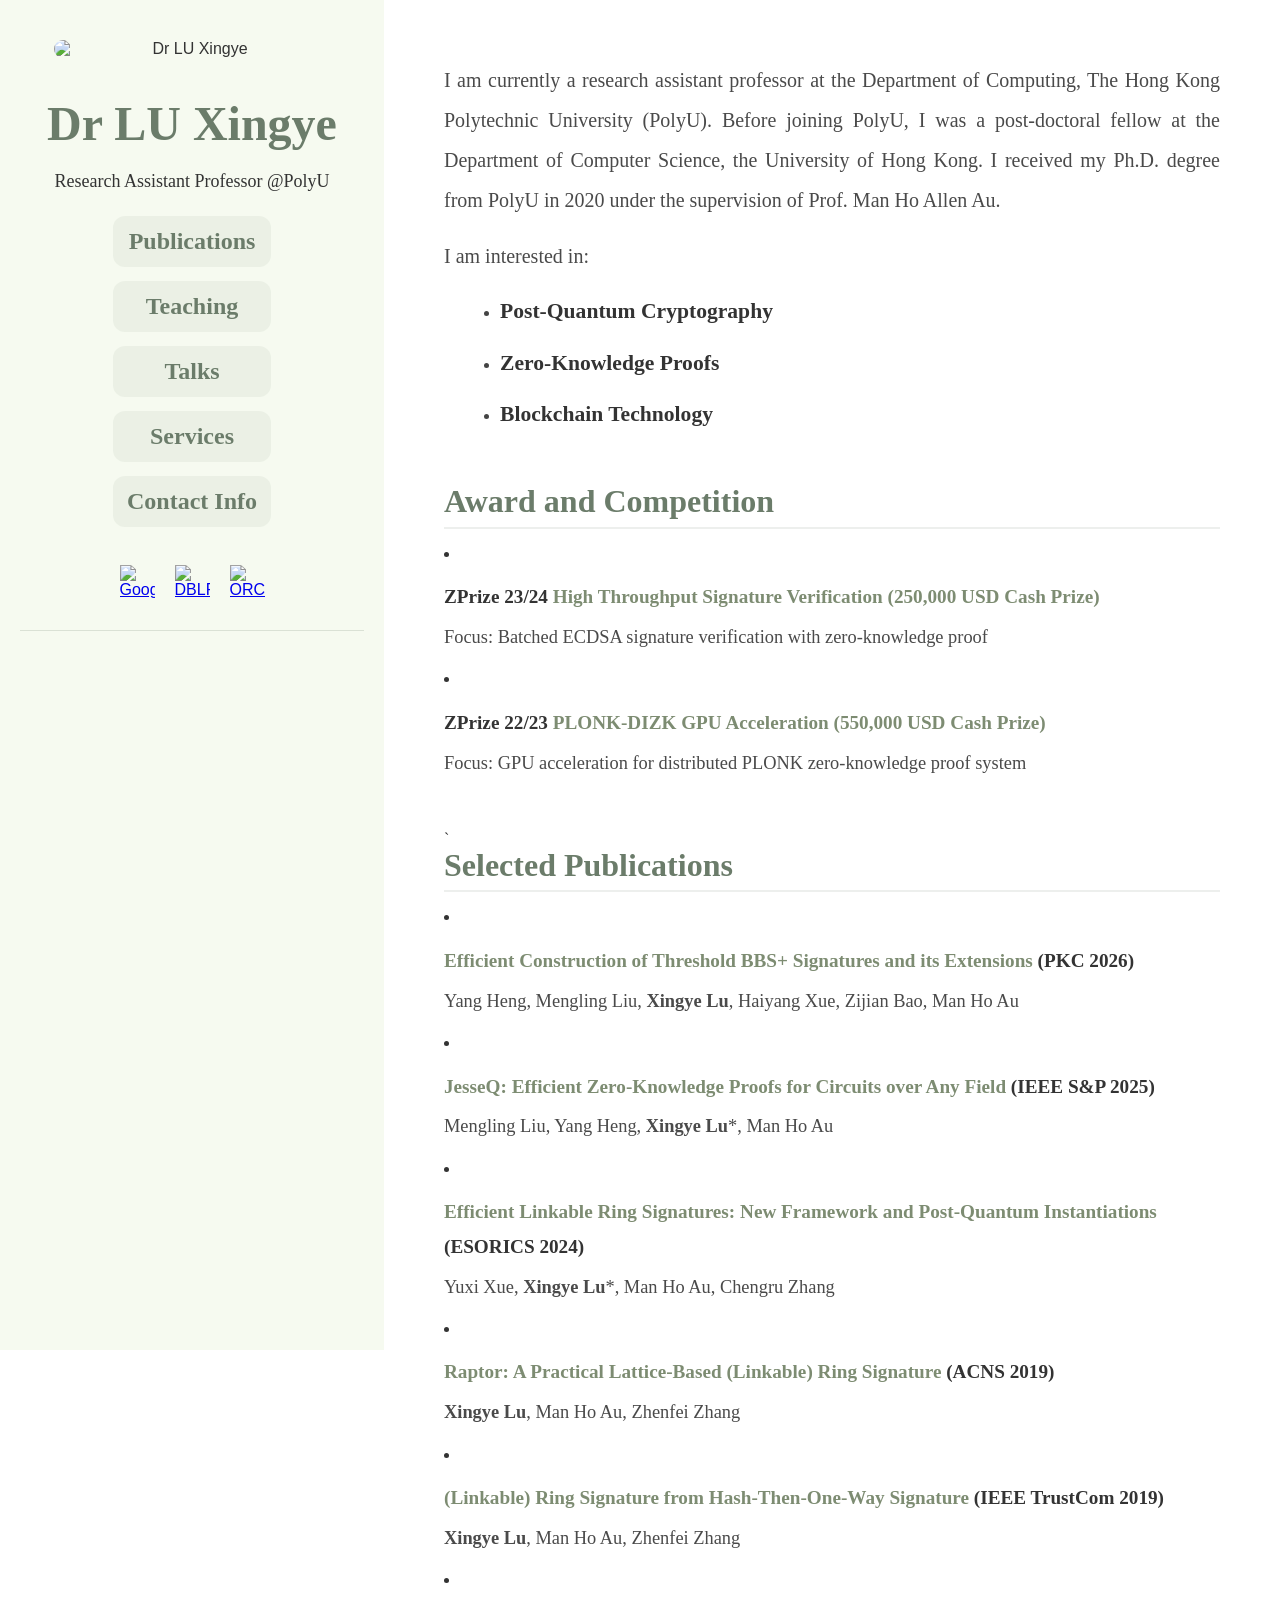
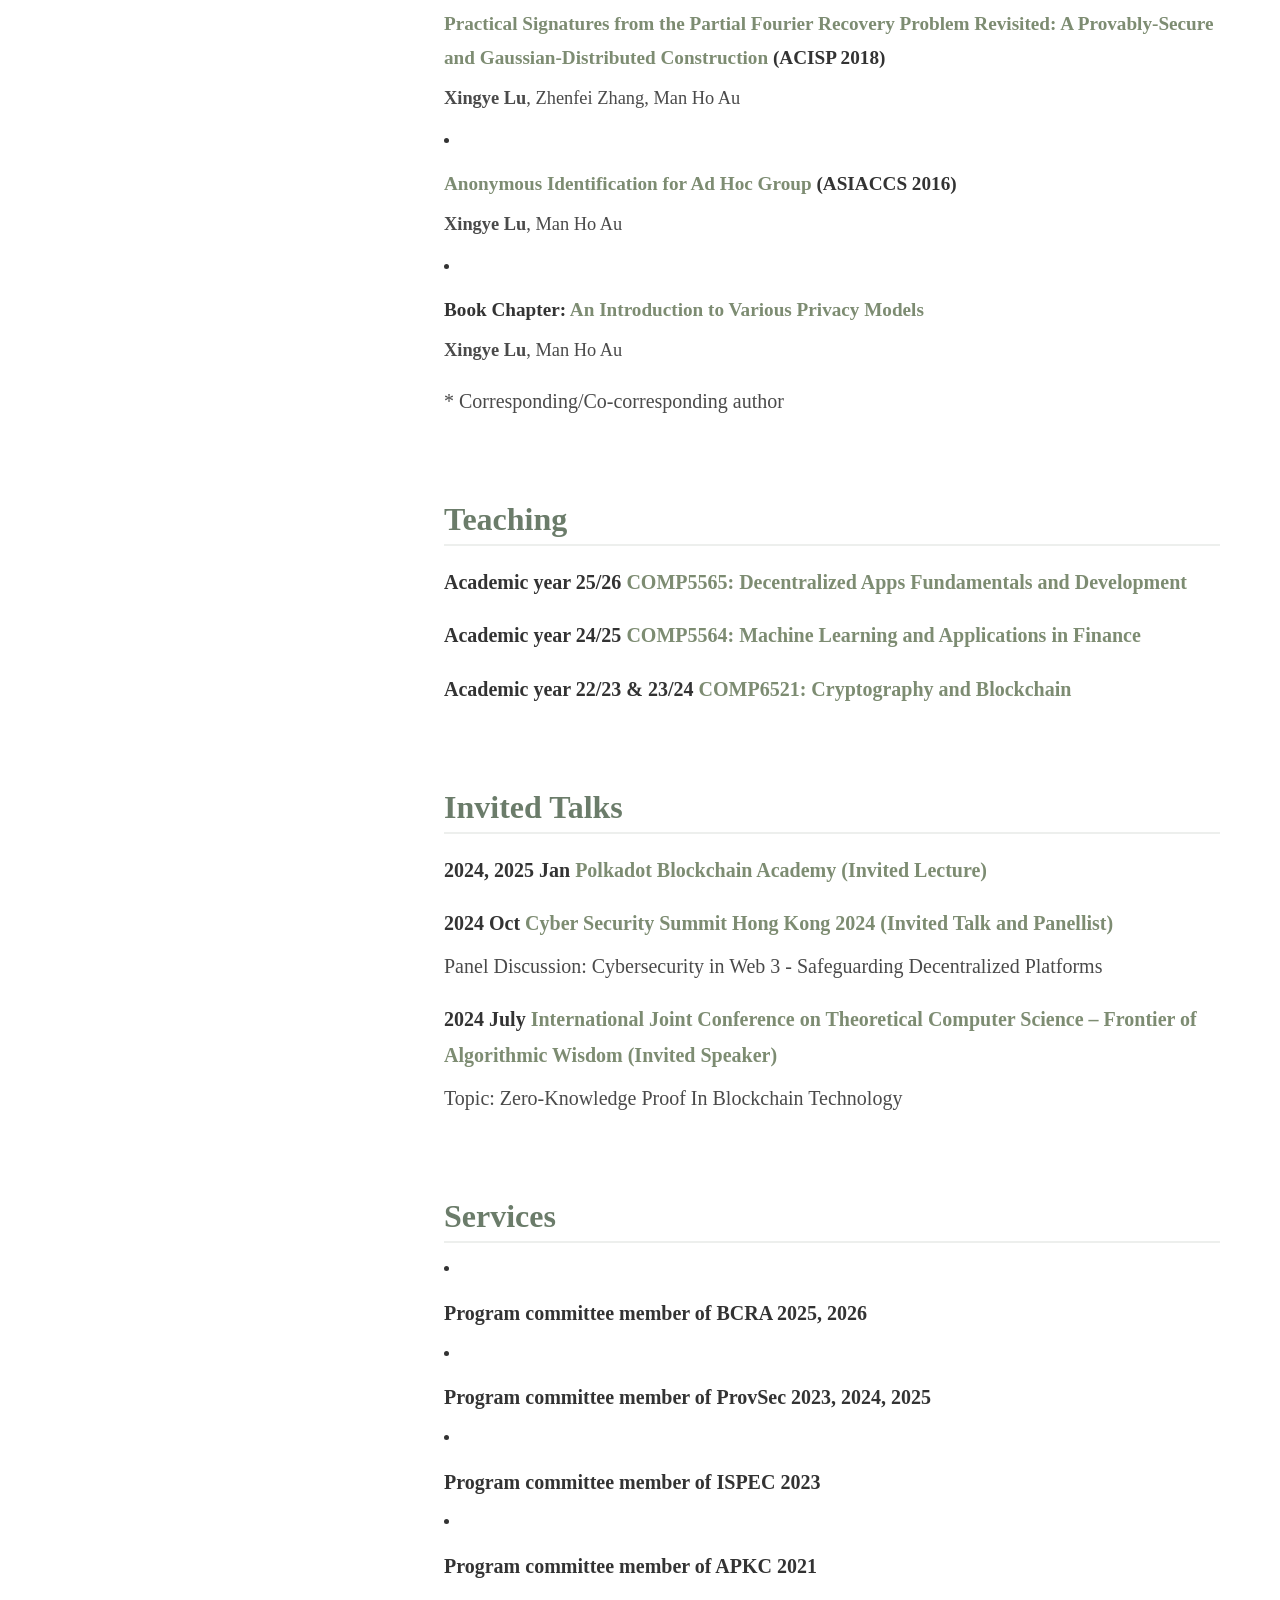
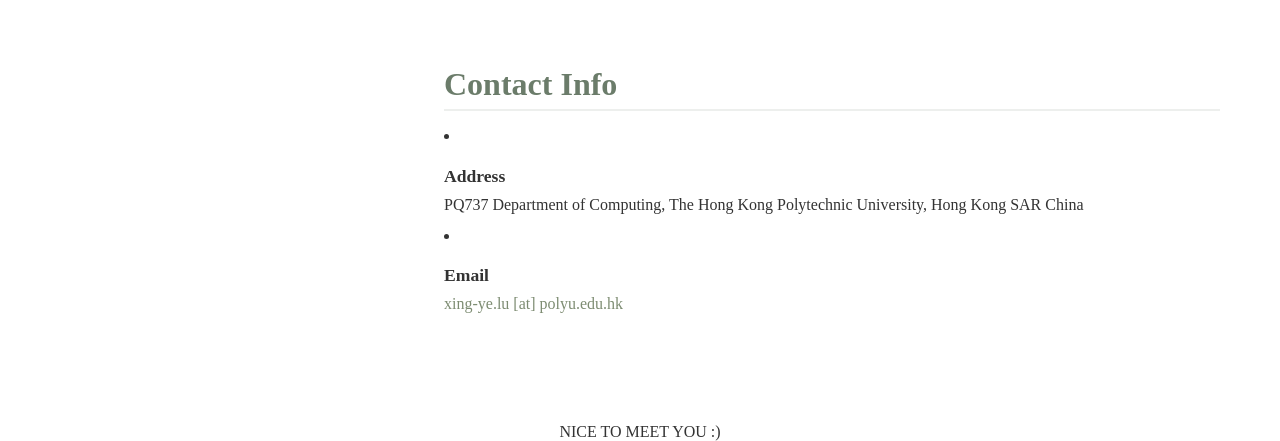
==== index.html @ 2f1a3073 "update" ====
<!DOCTYPE HTML>
<!--
	Strata by HTML5 UP
	html5up.net | @ajlkn
	Free for personal and commercial use under the CCA 3.0 license (html5up.net/license)
-->
<html>
	<head>
		<title>Xingye's Personal Page</title>
		<meta charset="utf-8" />
		<meta name="viewport" content="width=device-width, initial-scale=1, user-scalable=no" />
		<style>
body, html {
	margin: 0;
	padding: 0;
	min-height: 100%;
}

body {
	font-family: "Source Sans Pro", Helvetica, sans-serif;
	color: #333;
	background: #fff;
}

.margin {
	margin: 30px 50px;
}

.page-layout {
	display: flex;
	flex-wrap: nowrap;
	min-height: 100vh;
}

.sidebar {
	width: 30%;
	min-width: 240px;
	height: 150vh;
	background: rgb(246, 250, 240);
	padding: 40px 20px;
	box-sizing: border-box;
	position: sticky;
	top: 0;
	align-self: flex-start;
	overflow: auto;
	text-align: center;
}

.profile img {
	width: 80%;
	height: auto;
	border-radius: 80px;
	display: block;
	margin: 0 auto 40px;
}

.profile h1 {
	margin: 0 0 20px;
	font-size: 3rem;
	line-height: 1.1;
	font-family: "Times New Roman", serif;
	color: #6b7c6a;
}

.top-links th {
	padding: 6px 0;
	text-align: center;
}

.top-links {
	margin: 0 auto;
}

.top-links h2 {
	margin: 0;
	font-size: 1rem;
	font-weight: 600;
}

.top-links a {
	display: block;
	padding: 12px 14px;
	border-radius: 12px;
	background: rgba(107, 124, 106, 0.08);
	color: #6b7c6a;
	text-decoration: none;
	font-family: "Times New Roman", serif;
	font-size: 1rem;
}

.top-links a:hover {
	background: rgba(107, 124, 106, 0.16);
	text-decoration: none;
}

.sidebar-icons {
	display: flex;
	justify-content: center;
	gap: 20px;
	margin-top: 30px;
	padding-bottom: 30px;
	border-bottom: 1px solid rgba(107, 124, 106, 0.2);
}

.sidebar-icons a {
	display: inline-flex;
	align-items: center;
	justify-content: center;
	transition: opacity 0.3s ease-in-out;
}

.sidebar-icons a:hover {
	opacity: 0.7;
}

.sidebar-icons img {
	height: 35px;
	width: 35px;
}

.main-content {
	flex: 1;
	min-width: 320px;
	background: #fff;
	padding: 40px 40px 60px;
}

.main-content section {
	margin-bottom: 50px;
}

.main-content h1 {
	margin: 0 0 1rem;
	font-family: "Times New Roman", serif;
	font-size: 2rem;
	line-height: 1.1;
	color: #6b7c6a;
	padding-bottom: 0.45rem;
	border-bottom: 2px solid rgba(107, 124, 106, 0.12);
}

.main-content h3 {
	margin: 1.1rem 0 0.4rem;
	font-size: 1.1rem;
	line-height: 1.5;
	font-family: "Times New Roman", serif;
	color: #333;
}

.main-content h4 {
	margin: 0;
	font-size: 1rem;
	line-height: 1.6;
	font-family: "Times New Roman", serif;
	color: #333;
}

.main-content p {
	margin: 0 0 1rem;
	line-height: 1.75;
	color: #4a4a4a;
	font-family: "Times New Roman", serif;
}

.main-content ul,
.main-content ol {
	margin: 1rem 1rem 1rem 1rem;
	color: #444;
}

.main-content li {
	margin-bottom: 0.8rem;
}

/* Self-intro section (section#one) - Larger responsive font sizes */
#one p {
	font-size: 1.25rem;
	line-height: 1.8;
}

#one ul li h4 {
	font-size: 1.35rem;
	line-height: 1.8;
}

.main-content a {
	color: #7d8c72;
	text-decoration: none;
}

.main-content a:hover {
	text-decoration: underline;
}

.main-content hr {
	border: 0;
	border-top: 1px solid rgba(255, 255, 255, 0.08);
	margin: 2rem 0;
}

.main-content h1 font,
.main-content h3 font,
.main-content p font,
.main-content li font,
.main-content h4 font {
	font-size: inherit !important;
	font-family: inherit !important;
	color: inherit !important;
}

/* Larger font sizes for Award & Competition, Publications, Teaching, Services, Contact Info */
#two p,
#three p,
#four h3,
#five h3,
#five p,
#six li h3 {
	font-size: 1.25rem;
	line-height: 1.8;
}

#two h3,
#three h3 {
	font-size: 1.2rem;
	line-height: 1.8;
}

#two li p,
#three li p {
	font-size: 1.15rem;
	line-height: 1.8;
}

/* Responsive font sizes for all sections */
@media screen and (max-width: 1024px) {
	#one p,
	#two p,
	#three p,
	#four h3,
	#five h3,
	#five p,
	#six li h3 {
		font-size: 1.15rem;
	}
	
	#one ul li h4,
	#two h3,
	#three h3 {
		font-size: 1.15rem;
	}
	
	#two li p,
	#three li p {
		font-size: 1.1rem;
	}
}

@media screen and (max-width: 768px) {
	#one p,
	#two p,
	#three p,
	#four h3,
	#five h3,
	#five p,
	#six li h3 {
		font-size: 1.1rem;
	}
	
	#one ul li h4,
	#two h3,
	#three h3 {
		font-size: 1.1rem;
	}
	
	#two li p,
	#three li p {
		font-size: 1.05rem;
	}
}

@media screen and (max-width: 480px) {
	#one p,
	#two p,
	#three p,
	#four h3,
	#five h3,
	#five p,
	#six li h3 {
		font-size: 1rem;
	}
	
	#one ul li h4,
	#two h3,
	#three h3 {
		font-size: 1rem;
	}
	
	#two li p,
	#three li p {
		font-size: 0.95rem;
	}
}
	}

	.sidebar {
		position: static;
		width: 100%;
	}

	.margin {
		margin: 20px;
	}
}
</style>
	</head>
	

		<!-- Page Layout -->
		<div class="page-layout">
			<aside class="sidebar">
				<div class="profile">
					<img src="images/bg.jpg" alt="Dr LU Xingye" />
					<h1>Dr LU Xingye</h1>
					<p><font face="Times New Roman" size="4">Research Assistant Professor @PolyU</font></p>
				</div>
				<table class="top-links">
						<tr>
							<th><h2><a href="#publication"><font face="Times New Roman" size="5" color="#6b7c6a">Publications</font></a></h2></th>
						</tr>
						<tr>
							<th><h2><a href="#Teaching"><font face="Times New Roman" size="5" color="#6b7c6a">Teaching</font></a></h2></th>
						</tr>
						<tr>
							<th><h2><a href="#Invited Talks"><font face="Times New Roman" size="5" color="#6b7c6a">Talks</font></a></h2></th>
						</tr>
						<tr>
							<th><h2><a href="#Services"><font face="Times New Roman" size="5" color="#6b7c6a">Services</font></a></h2></th>
						</tr>
						<tr>
							<th><h2><a href="#contactinfo"><font face="Times New Roman" size="5" color="#6b7c6a">Contact Info</font></a></h2></th>
						</tr>
					</table>
				<div class="sidebar-icons">
					<a href="https://scholar.google.com/citations?hl=en&user=PywG5AsAAAAJ#">
						<img border="0" src="images/google-scholar.svg" alt="Google Scholar"/></a>
					<a href="https://dblp.org/pid/180/8214.html">
						<img border="0" src="images/dblp.svg" alt="DBLP"/></a>
					<a href="https://orcid.org/0000-0002-3595-044X">
						<img border="0" src="images/orcid.svg" alt="ORCID"/></a>
				</div>
			</aside>
			<main class="main-content">
				<div id="main" >
					<div class="margin">
					<!--<font style="background:rgb(227, 217, 236); text-align:center;" face="Times New Roman" size="5" ;">I am looking for self-motivated research assistants. If you are interested, please send me your CV.</font>-->
				<!-- One -->
					<section id="one">


                  
							<p  align="justify" style=" line-height: 200%"><font face="Times New Roman" size="4">I am currently a research assistant professor at the Department of Computing, The Hong Kong Polytechnic University (PolyU). Before joining PolyU, I was a post-doctoral fellow at the Department of Computer Science, the University of Hong Kong. I received my Ph.D. degree from PolyU in 2020 under the supervision of Prof. Man Ho Allen Au.  </font></p>

							<p align="justify" style="line-height: 200%; " ><font face="Times New Roman" size="4"> I am interested in:  </font></p>
							<ul >
							
								<li><h4><font face="Times New Roman" size="4">Post-Quantum Cryptography</font></h4></li>
								<li><h4><font face="Times New Roman" size="4">Zero-Knowledge Proofs</font></h4></li>
								<li><h4><font face="Times New Roman" size="4">Blockchain Technology</font></h4></li>
							</ul>
            </section>

			
				<!-- Two -->

				<section id="two">
					<div id="Competition"></div>
					<h1><font face="Times New Roman" >Award and Competition</font></h1>
			
					<li><h3> <font face="Times New Roman"> ZPrize 23/24 </font> <a href="https://www.zprize.io/blog/announcing-the-2023-zprize-winners" style="text-decoration:none;"><font face="Times New Roman" color=#68519a> High Throughput Signature Verification (250,000 USD Cash Prize)</a></font></h3>
					<p><font face="Times New Roman"> Focus: Batched ECDSA signature verification with zero-knowledge proof </p>
					</li>	
					<li><h3> <font face="Times New Roman"> ZPrize 22/23 </font> <a href="https://www.zprize.io/blog/zprize-spotlight-open-division-prize-3-advancing-zk-technology-through-plonk-dizk-gpu-acceleration" style="text-decoration:none;"><font face="Times New Roman" color=#68519a> PLONK-DIZK GPU Acceleration (550,000 USD Cash Prize)</a></font></h3>
					<p><font face="Times New Roman"> Focus: GPU acceleration for distributed PLONK zero-knowledge proof system  </p>
				</section>`

			
				<section id="three">
                        <div id="publication"></div>
						<h1><font face="Times New Roman" > Selected Publications</font></h1>
		
							<li>
								<h3><b><a style="text-decoration:none;"><font face="Times New Roman" color=#68519a>Efficient Construction of Threshold BBS+ Signatures and its Extensions</a></b> (PKC 2026)</font></h3>
								<p><font face="Times New Roman">Yang Heng, Mengling Liu, <b>Xingye Lu</b>, Haiyang Xue, Zijian Bao, Man Ho Au</p>
							</li>
							<li>
								<h3><b><a href="https://eprint.iacr.org/2025/533.pdf" style="text-decoration:none;"><font face="Times New Roman" color=#68519a>JesseQ: Efficient Zero-Knowledge Proofs for Circuits over Any Field</a></b> (IEEE S&P 2025)</font></h3>
								<p><font face="Times New Roman">Mengling Liu, Yang Heng, <b>Xingye Lu</b>*, Man Ho Au</p>
							</li>
							<li>
								<h3><b><a href="https://eprint.iacr.org/2024/553" style="text-decoration:none;"><font face="Times New Roman" color=#68519a>Efficient Linkable Ring Signatures: New
									Framework and Post-Quantum Instantiations</a></b> (ESORICS 2024)</font></h3>
								<p><font face="Times New Roman">Yuxi Xue, <b>Xingye Lu</b>*, Man Ho Au, Chengru Zhang</p>
							</li>
                            <li>
							   <h3><b><a  style="text-decoration:none;"><font face="Times New Roman" color=#68519a>Raptor: A Practical Lattice-Based (Linkable) Ring Signature</a></b> (ACNS 2019)</font></h3>
							   <p><font face="Times New Roman"><b>Xingye Lu</b>, Man Ho Au, Zhenfei Zhang</p>
						   </li>
                            <li><h3><b><a  style="text-decoration:none;"><font face="Times New Roman" color=#68519a>(Linkable) Ring Signature from Hash-Then-One-Way Signature</a></b> (IEEE TrustCom 2019)</font></h3>
                                <p><b>Xingye Lu</b>, Man Ho Au, Zhenfei Zhang</p></li>
                            <li><h3><b><a  style="text-decoration:none;"><font face="Times New Roman" color=#68519a>Practical Signatures from the Partial Fourier Recovery Problem Revisited: A Provably-Secure and Gaussian-Distributed Construction</a></b> (ACISP 2018)</font></h3>
                                <p><b>Xingye Lu</b>, Zhenfei Zhang, Man Ho Au</p></li>
                            <li><h3><b><a  style="text-decoration:none;"><font face="Times New Roman" color=#68519a>Anonymous Identification for Ad Hoc Group</a></b> (ASIACCS 2016)</font></h3>
                                <p><b>Xingye Lu</b>, Man Ho Au</p></li>
                            <li><h3><font face="Times New Roman" >Book Chapter:</font> <b><a  style="text-decoration:none;"><font face="Times New Roman" color=#68519a>An Introduction to Various Privacy Models</font></a></b></h3>
                                <p><b>Xingye Lu</b>, Man Ho Au</p></li>
                    					<p><font face="Times New Roman">* Corresponding/Co-corresponding author</font></p>
                    					</section>
                    <hr>


                            
					</section>
					<section id="four">
						<div id="Teaching"></div>
						<h1><font face="Times New Roman" >Teaching</font></h1>
						<h3> <font face="Times New Roman"> Academic year 25/26  </font> <a  style="text-decoration:none;"><font face="Times New Roman" color=#68519a> COMP5565: Decentralized Apps Fundamentals and Development </a></font></h3>
						<h3> <font face="Times New Roman"> Academic year 24/25  </font> <a  style="text-decoration:none;"><font face="Times New Roman" color=#68519a> COMP5564: Machine Learning and Applications in Finance</a></font></h3>
						<h3> <font face="Times New Roman"> Academic year 22/23 & 23/24 </font> <a  style="text-decoration:none;"><font face="Times New Roman" color=#68519a> COMP6521: Cryptography and Blockchain</a></font></h3>
					</section>
                    <hr>

					<section id="five">
						<div id="Invited Talks"></div>
						<h1><font face="Times New Roman" >Invited Talks</font></h1>
						<h3> <font face="Times New Roman"> 2024, 2025 Jan  </font> <a  style="text-decoration:none;"><font face="Times New Roman" color=#68519a>Polkadot Blockchain Academy (Invited Lecture)</a></font></h3>
						<h3> <font face="Times New Roman"> 2024 Oct   </font> <a  style="text-decoration:none;"><font face="Times New Roman" color=#68519a> Cyber Security Summit Hong Kong 2024 (Invited Talk and Panellist)</a></font></h3>
						<p><font face="Times New Roman"> Panel Discussion: Cybersecurity in Web 3 - Safeguarding Decentralized Platforms</p>
						<h3> <font face="Times New Roman"> 2024 July </font> <a  style="text-decoration:none;"><font face="Times New Roman" color=#68519a> International Joint Conference on Theoretical Computer Science – Frontier of Algorithmic Wisdom (Invited Speaker)</a></font></h3>
						<p>Topic: Zero-Knowledge Proof In Blockchain Technology</p>
					</section>
                    <hr>

					<section id="six">
                        <div id="Services"></div>
						<h1><font face="Times New Roman" >Services</font></h1>
						
							<li><h3><font face="Times New Roman" >Program committee member of BCRA 2025, 2026 </font></h3></li>
							<li><h3><font face="Times New Roman" >Program committee member of ProvSec 2023, 2024, 2025 </font></h3></li>
							<li><h3><font face="Times New Roman" >Program committee member of ISPEC 2023 </font></h3></li>
							<li><h3><font face="Times New Roman" >Program committee member of APKC 2021</font></h3></li>

						
                            
                        </section>
                    <hr>




                <section id="seven">
                	<div id="contactinfo"></div>
					<h1><font face="Times New Roman" >Contact Info</font></h1>
										
                                            
                                                       <li> <h3>Address</h3>
                                                        PQ737 Department of Computing,
                                                        The Hong Kong Polytechnic University,
                                                        Hong Kong SAR China
                                                    
                                                </li>
                                                                  										  
                                                                                                   
                                                       <li> <h3>Email</h3>
                                                        <a>xing-ye.lu [at] polyu.edu.hk</a>
                                                    
                                            
											</div>
									
											</section>
                                          
                                        
                                   


			

			</div>
		</div>
	</main>
</div>
		<!-- Footer -->
		




	<div class="footer" >
		<center>NICE TO MEET YOU :) </center>
		</div>
</html>
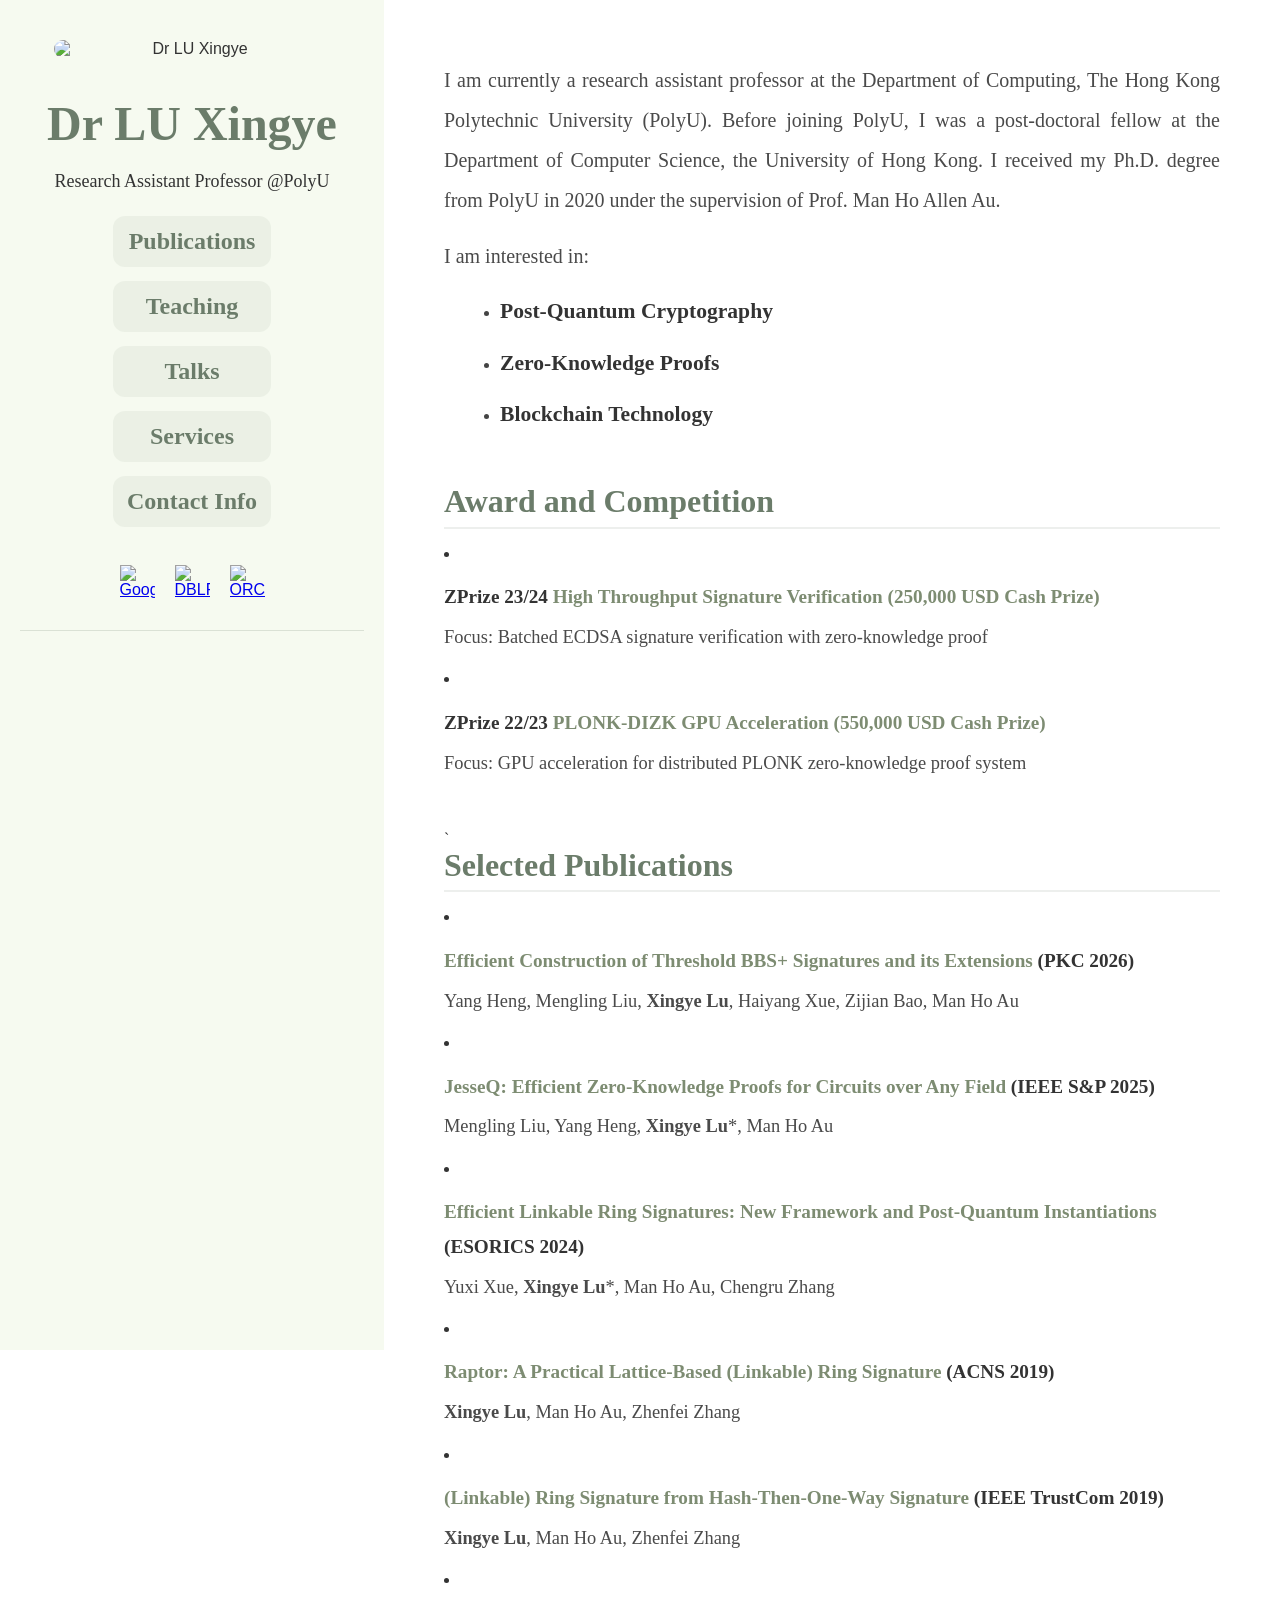
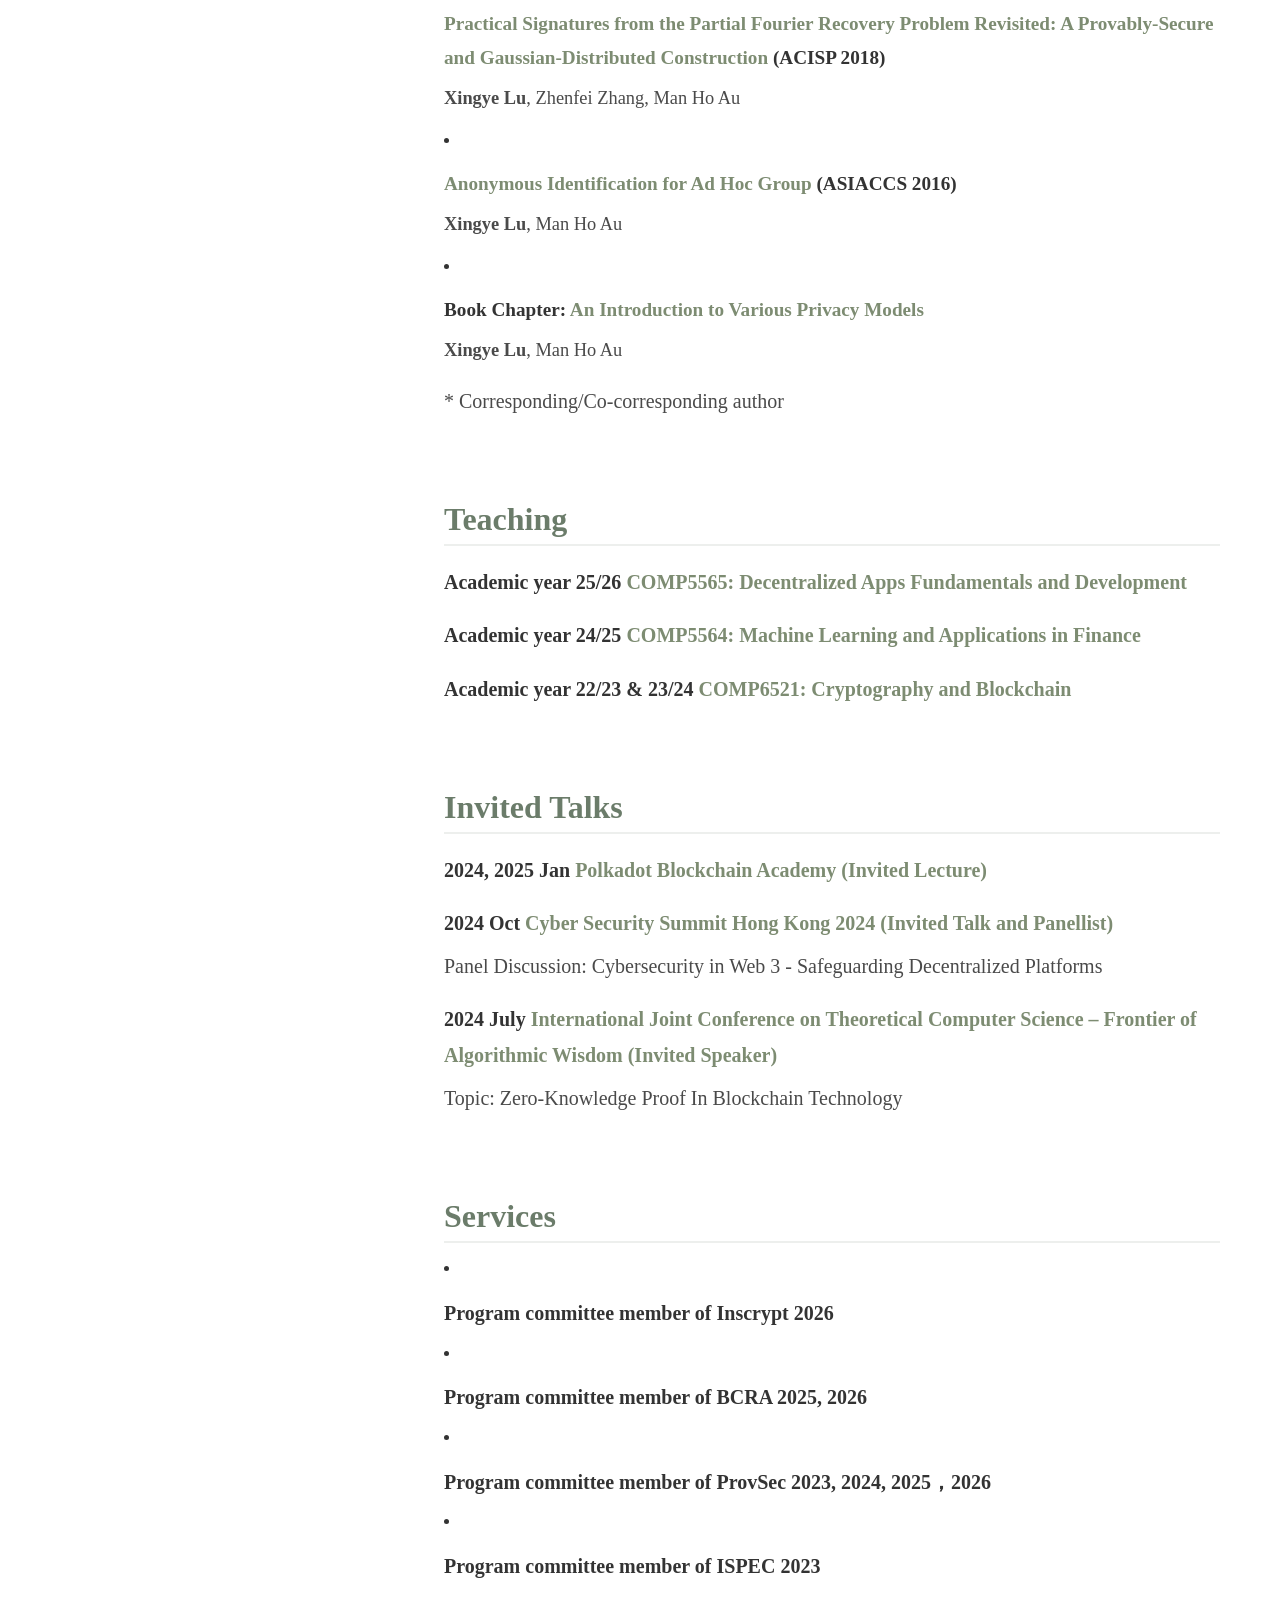
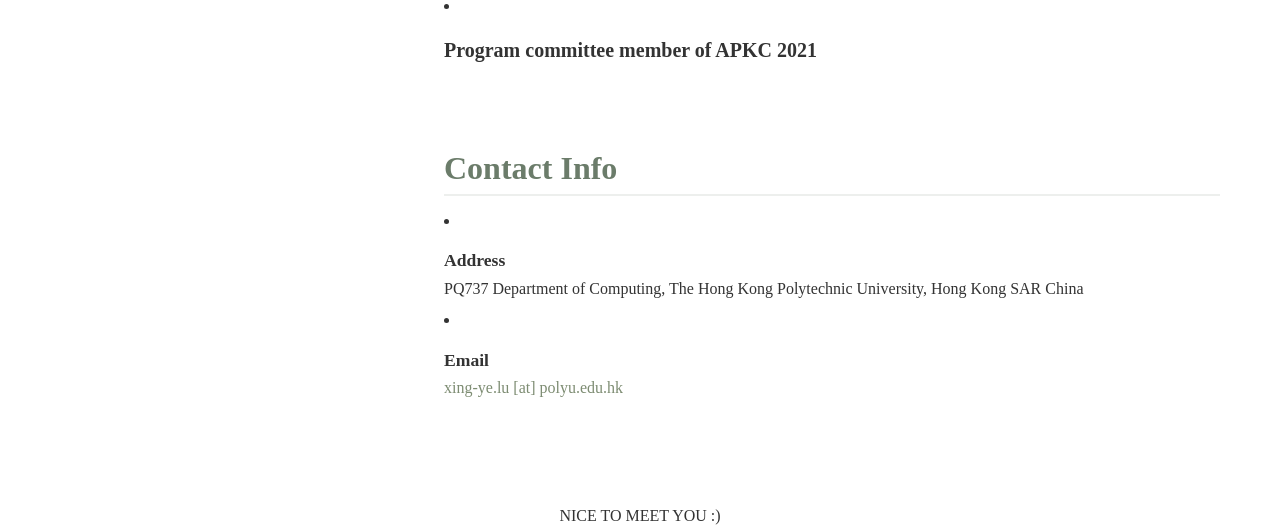
==== commit c5e130f8: "update" ====
--- a/index.html
+++ b/index.html
@@ -389,11 +389,11 @@
 						<h1><font face="Times New Roman" > Selected Publications</font></h1>
 		
 							<li>
-								<h3><b><a style="text-decoration:none;"><font face="Times New Roman" color=#68519a>Efficient Construction of Threshold BBS+ Signatures and its Extensions</a></b> (PKC 2026)</font></h3>
+								<h3><b><a href="https://eprint.iacr.org/2026/787" style="text-decoration:none;"><font face="Times New Roman" color=#68519a>Efficient Construction of Threshold BBS+ Signatures and its Extensions</a></b> (PKC 2026)</font></h3>
 								<p><font face="Times New Roman">Yang Heng, Mengling Liu, <b>Xingye Lu</b>, Haiyang Xue, Zijian Bao, Man Ho Au</p>
 							</li>
 							<li>
-								<h3><b><a href="https://eprint.iacr.org/2025/533.pdf" style="text-decoration:none;"><font face="Times New Roman" color=#68519a>JesseQ: Efficient Zero-Knowledge Proofs for Circuits over Any Field</a></b> (IEEE S&P 2025)</font></h3>
+								<h3><b><a href="https://eprint.iacr.org/2025/533" style="text-decoration:none;"><font face="Times New Roman" color=#68519a>JesseQ: Efficient Zero-Knowledge Proofs for Circuits over Any Field</a></b> (IEEE S&P 2025)</font></h3>
 								<p><font face="Times New Roman">Mengling Liu, Yang Heng, <b>Xingye Lu</b>*, Man Ho Au</p>
 							</li>
 							<li>
@@ -444,8 +444,9 @@
                         <div id="Services"></div>
 						<h1><font face="Times New Roman" >Services</font></h1>
 						
+							<li><h3><font face="Times New Roman" >Program committee member of Inscrypt 2026 </font></h3></li>
 							<li><h3><font face="Times New Roman" >Program committee member of BCRA 2025, 2026 </font></h3></li>
-							<li><h3><font face="Times New Roman" >Program committee member of ProvSec 2023, 2024, 2025 </font></h3></li>
+							<li><h3><font face="Times New Roman" >Program committee member of ProvSec 2023, 2024, 2025，2026 </font></h3></li>
 							<li><h3><font face="Times New Roman" >Program committee member of ISPEC 2023 </font></h3></li>
 							<li><h3><font face="Times New Roman" >Program committee member of APKC 2021</font></h3></li>
 
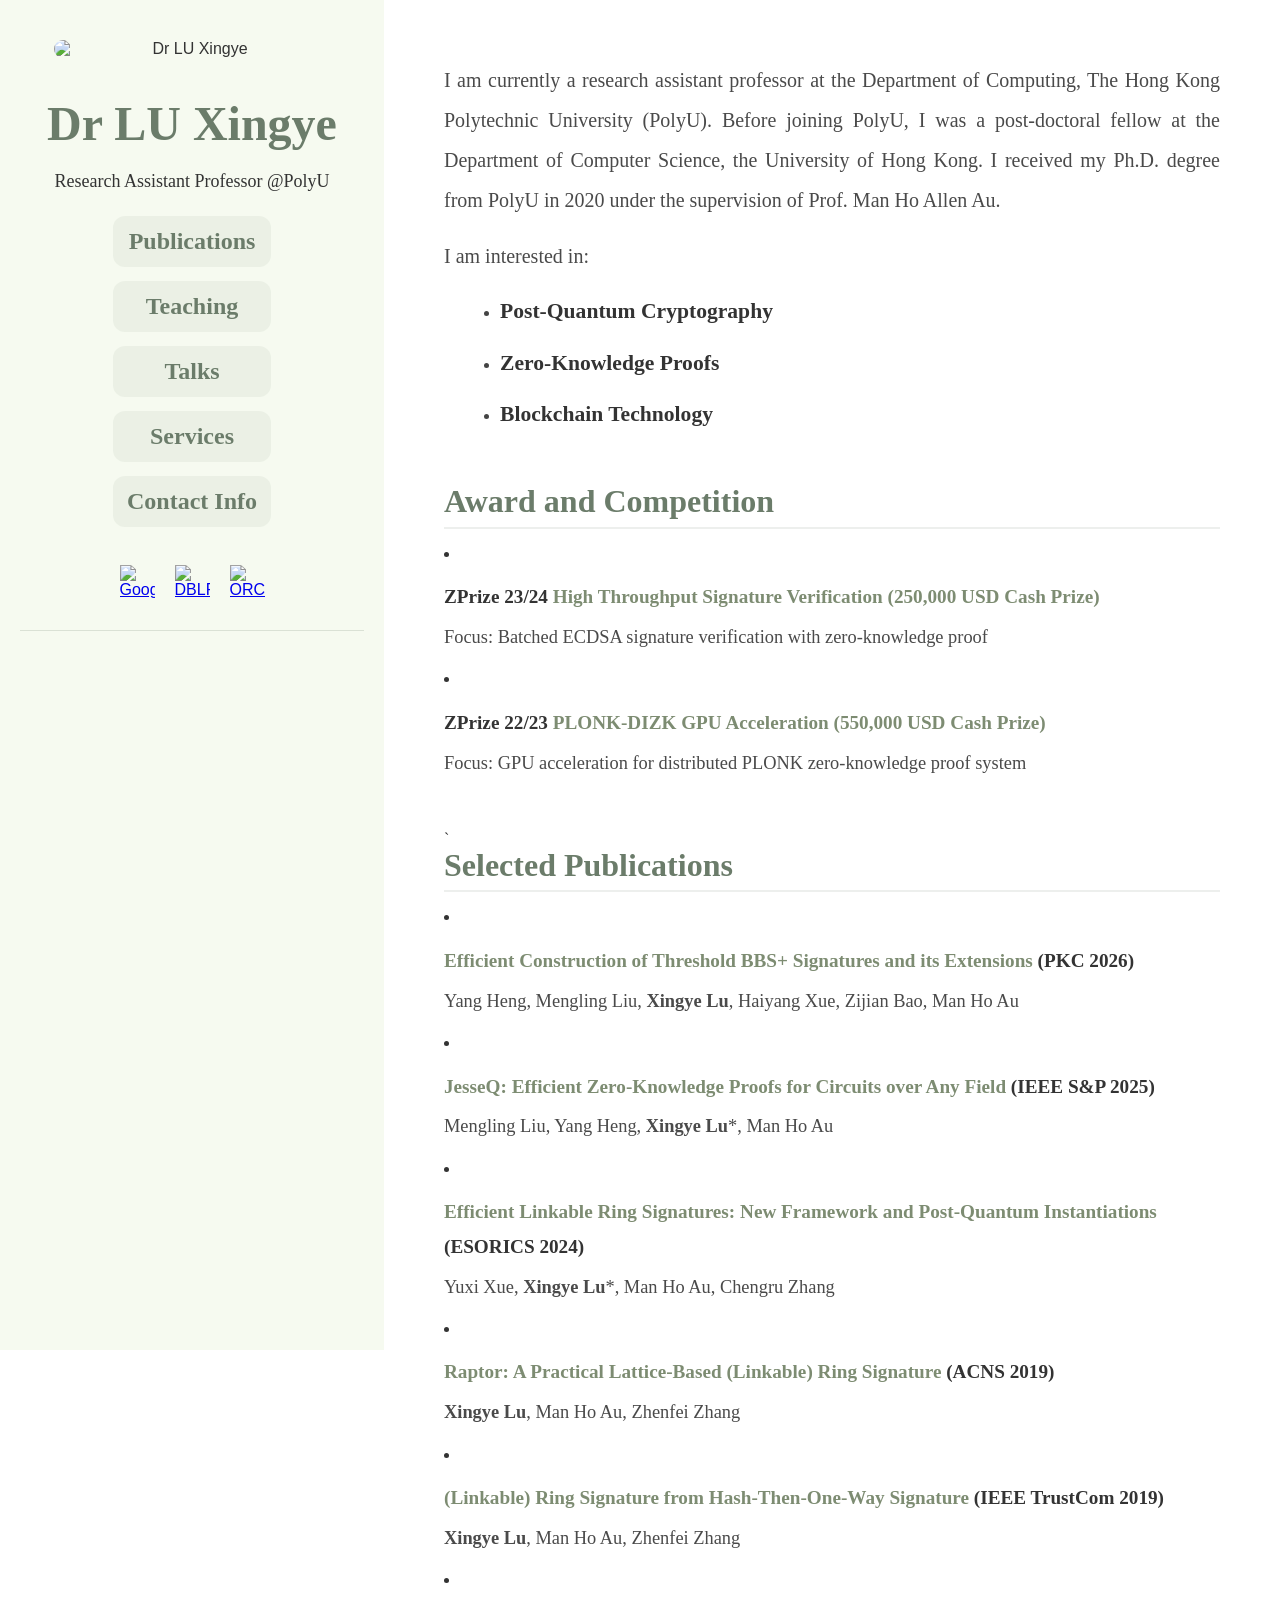
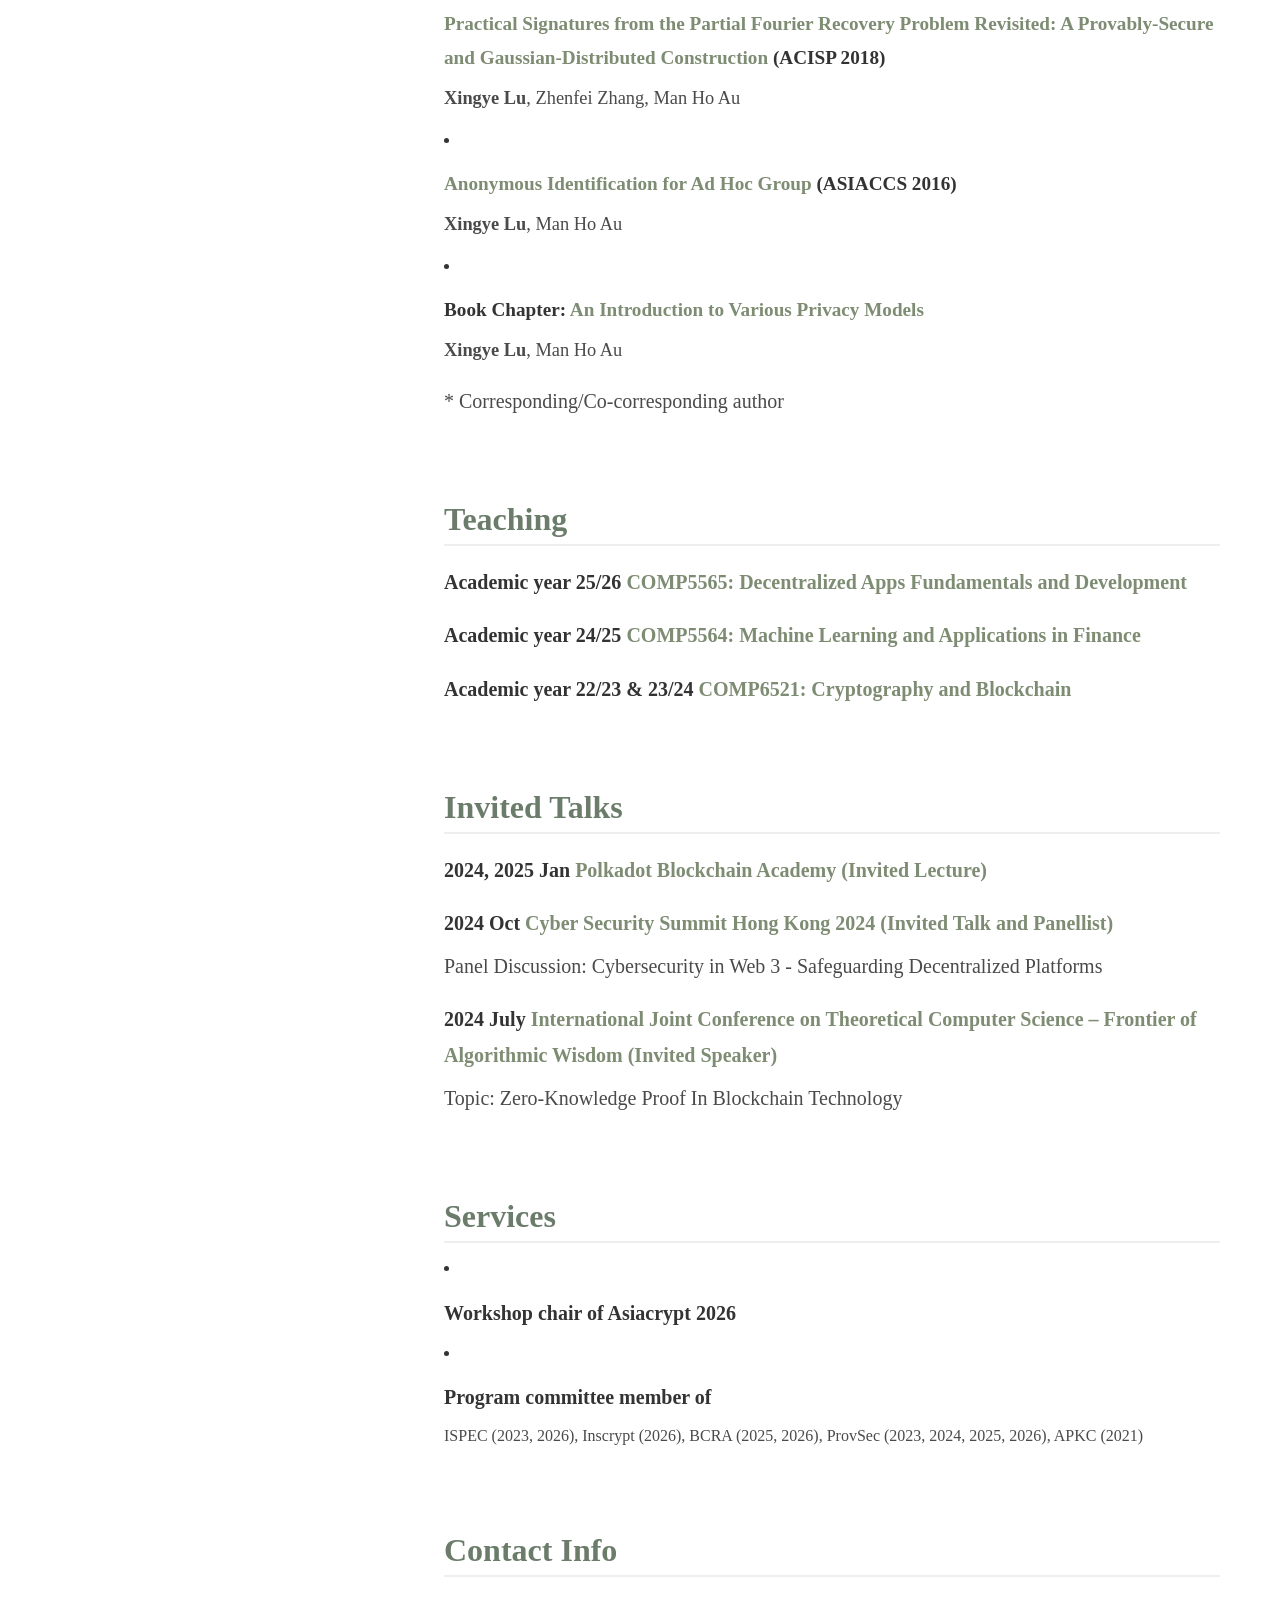
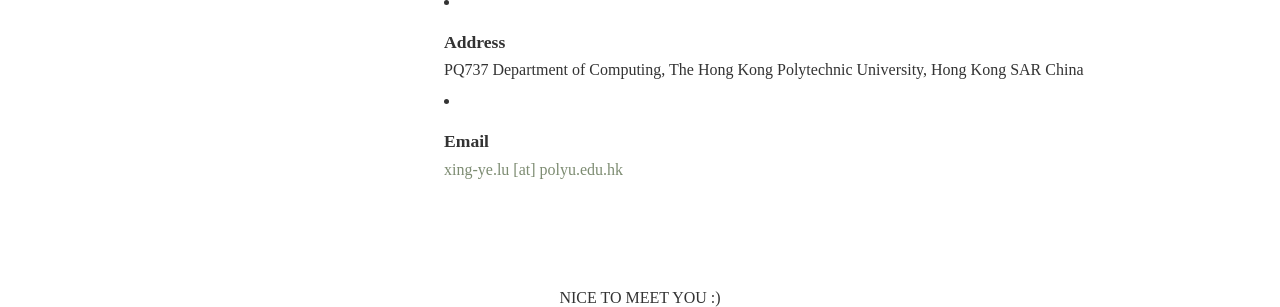
==== commit 2b126d22: "update" ====
--- a/index.html
+++ b/index.html
@@ -443,15 +443,10 @@
 					<section id="six">
                         <div id="Services"></div>
 						<h1><font face="Times New Roman" >Services</font></h1>
-						
-							<li><h3><font face="Times New Roman" >Program committee member of Inscrypt 2026 </font></h3></li>
-							<li><h3><font face="Times New Roman" >Program committee member of BCRA 2025, 2026 </font></h3></li>
-							<li><h3><font face="Times New Roman" >Program committee member of ProvSec 2023, 2024, 2025，2026 </font></h3></li>
-							<li><h3><font face="Times New Roman" >Program committee member of ISPEC 2023 </font></h3></li>
-							<li><h3><font face="Times New Roman" >Program committee member of APKC 2021</font></h3></li>
-
-						
-                            
+						<li><h3> <font face="Times New Roman"> Workshop chair of Asiacrypt 2026 </font></h3></li>
+						<li><h3> <font face="Times New Roman"> Program committee member of </font></h3>
+						<p><font face="Times New Roman" >ISPEC (2023, 2026), Inscrypt (2026), BCRA (2025, 2026), ProvSec (2023, 2024, 2025, 2026), APKC (2021)</font></p></li>
+						 
                         </section>
                     <hr>
 
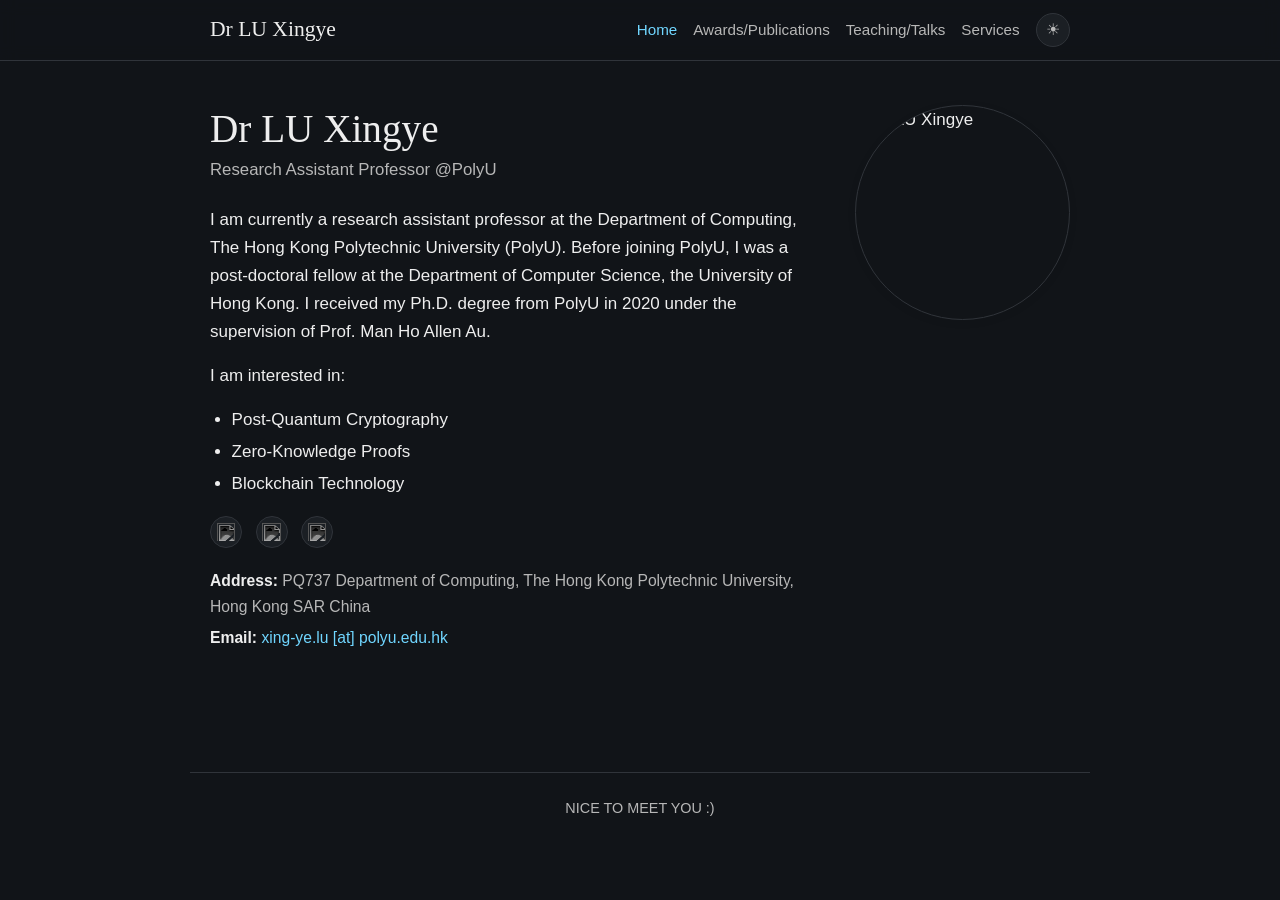
==== commit 7e98892c: "great I changed" ====
--- a/index.html
+++ b/index.html
@@ -1,496 +1,73 @@
-<!DOCTYPE HTML>
-<!--
-	Strata by HTML5 UP
-	html5up.net | @ajlkn
-	Free for personal and commercial use under the CCA 3.0 license (html5up.net/license)
--->
-<html>
-	<head>
-		<title>Xingye's Personal Page</title>
-		<meta charset="utf-8" />
-		<meta name="viewport" content="width=device-width, initial-scale=1, user-scalable=no" />
-		<style>
-body, html {
-	margin: 0;
-	padding: 0;
-	min-height: 100%;
-}
-
-body {
-	font-family: "Source Sans Pro", Helvetica, sans-serif;
-	color: #333;
-	background: #fff;
-}
-
-.margin {
-	margin: 30px 50px;
-}
-
-.page-layout {
-	display: flex;
-	flex-wrap: nowrap;
-	min-height: 100vh;
-}
-
-.sidebar {
-	width: 30%;
-	min-width: 240px;
-	height: 150vh;
-	background: rgb(246, 250, 240);
-	padding: 40px 20px;
-	box-sizing: border-box;
-	position: sticky;
-	top: 0;
-	align-self: flex-start;
-	overflow: auto;
-	text-align: center;
-}
-
-.profile img {
-	width: 80%;
-	height: auto;
-	border-radius: 80px;
-	display: block;
-	margin: 0 auto 40px;
-}
-
-.profile h1 {
-	margin: 0 0 20px;
-	font-size: 3rem;
-	line-height: 1.1;
-	font-family: "Times New Roman", serif;
-	color: #6b7c6a;
-}
-
-.top-links th {
-	padding: 6px 0;
-	text-align: center;
-}
-
-.top-links {
-	margin: 0 auto;
-}
-
-.top-links h2 {
-	margin: 0;
-	font-size: 1rem;
-	font-weight: 600;
-}
-
-.top-links a {
-	display: block;
-	padding: 12px 14px;
-	border-radius: 12px;
-	background: rgba(107, 124, 106, 0.08);
-	color: #6b7c6a;
-	text-decoration: none;
-	font-family: "Times New Roman", serif;
-	font-size: 1rem;
-}
-
-.top-links a:hover {
-	background: rgba(107, 124, 106, 0.16);
-	text-decoration: none;
-}
-
-.sidebar-icons {
-	display: flex;
-	justify-content: center;
-	gap: 20px;
-	margin-top: 30px;
-	padding-bottom: 30px;
-	border-bottom: 1px solid rgba(107, 124, 106, 0.2);
-}
-
-.sidebar-icons a {
-	display: inline-flex;
-	align-items: center;
-	justify-content: center;
-	transition: opacity 0.3s ease-in-out;
-}
-
-.sidebar-icons a:hover {
-	opacity: 0.7;
-}
-
-.sidebar-icons img {
-	height: 35px;
-	width: 35px;
-}
-
-.main-content {
-	flex: 1;
-	min-width: 320px;
-	background: #fff;
-	padding: 40px 40px 60px;
-}
-
-.main-content section {
-	margin-bottom: 50px;
-}
-
-.main-content h1 {
-	margin: 0 0 1rem;
-	font-family: "Times New Roman", serif;
-	font-size: 2rem;
-	line-height: 1.1;
-	color: #6b7c6a;
-	padding-bottom: 0.45rem;
-	border-bottom: 2px solid rgba(107, 124, 106, 0.12);
-}
-
-.main-content h3 {
-	margin: 1.1rem 0 0.4rem;
-	font-size: 1.1rem;
-	line-height: 1.5;
-	font-family: "Times New Roman", serif;
-	color: #333;
-}
-
-.main-content h4 {
-	margin: 0;
-	font-size: 1rem;
-	line-height: 1.6;
-	font-family: "Times New Roman", serif;
-	color: #333;
-}
-
-.main-content p {
-	margin: 0 0 1rem;
-	line-height: 1.75;
-	color: #4a4a4a;
-	font-family: "Times New Roman", serif;
-}
-
-.main-content ul,
-.main-content ol {
-	margin: 1rem 1rem 1rem 1rem;
-	color: #444;
-}
-
-.main-content li {
-	margin-bottom: 0.8rem;
-}
-
-/* Self-intro section (section#one) - Larger responsive font sizes */
-#one p {
-	font-size: 1.25rem;
-	line-height: 1.8;
-}
-
-#one ul li h4 {
-	font-size: 1.35rem;
-	line-height: 1.8;
-}
-
-.main-content a {
-	color: #7d8c72;
-	text-decoration: none;
-}
-
-.main-content a:hover {
-	text-decoration: underline;
-}
-
-.main-content hr {
-	border: 0;
-	border-top: 1px solid rgba(255, 255, 255, 0.08);
-	margin: 2rem 0;
-}
-
-.main-content h1 font,
-.main-content h3 font,
-.main-content p font,
-.main-content li font,
-.main-content h4 font {
-	font-size: inherit !important;
-	font-family: inherit !important;
-	color: inherit !important;
-}
-
-/* Larger font sizes for Award & Competition, Publications, Teaching, Services, Contact Info */
-#two p,
-#three p,
-#four h3,
-#five h3,
-#five p,
-#six li h3 {
-	font-size: 1.25rem;
-	line-height: 1.8;
-}
-
-#two h3,
-#three h3 {
-	font-size: 1.2rem;
-	line-height: 1.8;
-}
-
-#two li p,
-#three li p {
-	font-size: 1.15rem;
-	line-height: 1.8;
-}
-
-/* Responsive font sizes for all sections */
-@media screen and (max-width: 1024px) {
-	#one p,
-	#two p,
-	#three p,
-	#four h3,
-	#five h3,
-	#five p,
-	#six li h3 {
-		font-size: 1.15rem;
-	}
-	
-	#one ul li h4,
-	#two h3,
-	#three h3 {
-		font-size: 1.15rem;
-	}
-	
-	#two li p,
-	#three li p {
-		font-size: 1.1rem;
-	}
-}
-
-@media screen and (max-width: 768px) {
-	#one p,
-	#two p,
-	#three p,
-	#four h3,
-	#five h3,
-	#five p,
-	#six li h3 {
-		font-size: 1.1rem;
-	}
-	
-	#one ul li h4,
-	#two h3,
-	#three h3 {
-		font-size: 1.1rem;
-	}
-	
-	#two li p,
-	#three li p {
-		font-size: 1.05rem;
-	}
-}
-
-@media screen and (max-width: 480px) {
-	#one p,
-	#two p,
-	#three p,
-	#four h3,
-	#five h3,
-	#five p,
-	#six li h3 {
-		font-size: 1rem;
-	}
-	
-	#one ul li h4,
-	#two h3,
-	#three h3 {
-		font-size: 1rem;
-	}
-	
-	#two li p,
-	#three li p {
-		font-size: 0.95rem;
-	}
-}
-	}
-
-	.sidebar {
-		position: static;
-		width: 100%;
-	}
-
-	.margin {
-		margin: 20px;
-	}
-}
-</style>
-	</head>
-	
-
-		<!-- Page Layout -->
-		<div class="page-layout">
-			<aside class="sidebar">
-				<div class="profile">
-					<img src="images/bg.jpg" alt="Dr LU Xingye" />
-					<h1>Dr LU Xingye</h1>
-					<p><font face="Times New Roman" size="4">Research Assistant Professor @PolyU</font></p>
-				</div>
-				<table class="top-links">
-						<tr>
-							<th><h2><a href="#publication"><font face="Times New Roman" size="5" color="#6b7c6a">Publications</font></a></h2></th>
-						</tr>
-						<tr>
-							<th><h2><a href="#Teaching"><font face="Times New Roman" size="5" color="#6b7c6a">Teaching</font></a></h2></th>
-						</tr>
-						<tr>
-							<th><h2><a href="#Invited Talks"><font face="Times New Roman" size="5" color="#6b7c6a">Talks</font></a></h2></th>
-						</tr>
-						<tr>
-							<th><h2><a href="#Services"><font face="Times New Roman" size="5" color="#6b7c6a">Services</font></a></h2></th>
-						</tr>
-						<tr>
-							<th><h2><a href="#contactinfo"><font face="Times New Roman" size="5" color="#6b7c6a">Contact Info</font></a></h2></th>
-						</tr>
-					</table>
-				<div class="sidebar-icons">
-					<a href="https://scholar.google.com/citations?hl=en&user=PywG5AsAAAAJ#">
-						<img border="0" src="images/google-scholar.svg" alt="Google Scholar"/></a>
-					<a href="https://dblp.org/pid/180/8214.html">
-						<img border="0" src="images/dblp.svg" alt="DBLP"/></a>
-					<a href="https://orcid.org/0000-0002-3595-044X">
-						<img border="0" src="images/orcid.svg" alt="ORCID"/></a>
-				</div>
-			</aside>
-			<main class="main-content">
-				<div id="main" >
-					<div class="margin">
-					<!--<font style="background:rgb(227, 217, 236); text-align:center;" face="Times New Roman" size="5" ;">I am looking for self-motivated research assistants. If you are interested, please send me your CV.</font>-->
-				<!-- One -->
-					<section id="one">
-
-
-                  
-							<p  align="justify" style=" line-height: 200%"><font face="Times New Roman" size="4">I am currently a research assistant professor at the Department of Computing, The Hong Kong Polytechnic University (PolyU). Before joining PolyU, I was a post-doctoral fellow at the Department of Computer Science, the University of Hong Kong. I received my Ph.D. degree from PolyU in 2020 under the supervision of Prof. Man Ho Allen Au.  </font></p>
-
-							<p align="justify" style="line-height: 200%; " ><font face="Times New Roman" size="4"> I am interested in:  </font></p>
-							<ul >
-							
-								<li><h4><font face="Times New Roman" size="4">Post-Quantum Cryptography</font></h4></li>
-								<li><h4><font face="Times New Roman" size="4">Zero-Knowledge Proofs</font></h4></li>
-								<li><h4><font face="Times New Roman" size="4">Blockchain Technology</font></h4></li>
-							</ul>
-            </section>
-
-			
-				<!-- Two -->
-
-				<section id="two">
-					<div id="Competition"></div>
-					<h1><font face="Times New Roman" >Award and Competition</font></h1>
-			
-					<li><h3> <font face="Times New Roman"> ZPrize 23/24 </font> <a href="https://www.zprize.io/blog/announcing-the-2023-zprize-winners" style="text-decoration:none;"><font face="Times New Roman" color=#68519a> High Throughput Signature Verification (250,000 USD Cash Prize)</a></font></h3>
-					<p><font face="Times New Roman"> Focus: Batched ECDSA signature verification with zero-knowledge proof </p>
-					</li>	
-					<li><h3> <font face="Times New Roman"> ZPrize 22/23 </font> <a href="https://www.zprize.io/blog/zprize-spotlight-open-division-prize-3-advancing-zk-technology-through-plonk-dizk-gpu-acceleration" style="text-decoration:none;"><font face="Times New Roman" color=#68519a> PLONK-DIZK GPU Acceleration (550,000 USD Cash Prize)</a></font></h3>
-					<p><font face="Times New Roman"> Focus: GPU acceleration for distributed PLONK zero-knowledge proof system  </p>
-				</section>`
-
-			
-				<section id="three">
-                        <div id="publication"></div>
-						<h1><font face="Times New Roman" > Selected Publications</font></h1>
-		
-							<li>
-								<h3><b><a href="https://eprint.iacr.org/2026/787" style="text-decoration:none;"><font face="Times New Roman" color=#68519a>Efficient Construction of Threshold BBS+ Signatures and its Extensions</a></b> (PKC 2026)</font></h3>
-								<p><font face="Times New Roman">Yang Heng, Mengling Liu, <b>Xingye Lu</b>, Haiyang Xue, Zijian Bao, Man Ho Au</p>
-							</li>
-							<li>
-								<h3><b><a href="https://eprint.iacr.org/2025/533" style="text-decoration:none;"><font face="Times New Roman" color=#68519a>JesseQ: Efficient Zero-Knowledge Proofs for Circuits over Any Field</a></b> (IEEE S&P 2025)</font></h3>
-								<p><font face="Times New Roman">Mengling Liu, Yang Heng, <b>Xingye Lu</b>*, Man Ho Au</p>
-							</li>
-							<li>
-								<h3><b><a href="https://eprint.iacr.org/2024/553" style="text-decoration:none;"><font face="Times New Roman" color=#68519a>Efficient Linkable Ring Signatures: New
-									Framework and Post-Quantum Instantiations</a></b> (ESORICS 2024)</font></h3>
-								<p><font face="Times New Roman">Yuxi Xue, <b>Xingye Lu</b>*, Man Ho Au, Chengru Zhang</p>
-							</li>
-                            <li>
-							   <h3><b><a  style="text-decoration:none;"><font face="Times New Roman" color=#68519a>Raptor: A Practical Lattice-Based (Linkable) Ring Signature</a></b> (ACNS 2019)</font></h3>
-							   <p><font face="Times New Roman"><b>Xingye Lu</b>, Man Ho Au, Zhenfei Zhang</p>
-						   </li>
-                            <li><h3><b><a  style="text-decoration:none;"><font face="Times New Roman" color=#68519a>(Linkable) Ring Signature from Hash-Then-One-Way Signature</a></b> (IEEE TrustCom 2019)</font></h3>
-                                <p><b>Xingye Lu</b>, Man Ho Au, Zhenfei Zhang</p></li>
-                            <li><h3><b><a  style="text-decoration:none;"><font face="Times New Roman" color=#68519a>Practical Signatures from the Partial Fourier Recovery Problem Revisited: A Provably-Secure and Gaussian-Distributed Construction</a></b> (ACISP 2018)</font></h3>
-                                <p><b>Xingye Lu</b>, Zhenfei Zhang, Man Ho Au</p></li>
-                            <li><h3><b><a  style="text-decoration:none;"><font face="Times New Roman" color=#68519a>Anonymous Identification for Ad Hoc Group</a></b> (ASIACCS 2016)</font></h3>
-                                <p><b>Xingye Lu</b>, Man Ho Au</p></li>
-                            <li><h3><font face="Times New Roman" >Book Chapter:</font> <b><a  style="text-decoration:none;"><font face="Times New Roman" color=#68519a>An Introduction to Various Privacy Models</font></a></b></h3>
-                                <p><b>Xingye Lu</b>, Man Ho Au</p></li>
-                    					<p><font face="Times New Roman">* Corresponding/Co-corresponding author</font></p>
-                    					</section>
-                    <hr>
-
-
-                            
-					</section>
-					<section id="four">
-						<div id="Teaching"></div>
-						<h1><font face="Times New Roman" >Teaching</font></h1>
-						<h3> <font face="Times New Roman"> Academic year 25/26  </font> <a  style="text-decoration:none;"><font face="Times New Roman" color=#68519a> COMP5565: Decentralized Apps Fundamentals and Development </a></font></h3>
-						<h3> <font face="Times New Roman"> Academic year 24/25  </font> <a  style="text-decoration:none;"><font face="Times New Roman" color=#68519a> COMP5564: Machine Learning and Applications in Finance</a></font></h3>
-						<h3> <font face="Times New Roman"> Academic year 22/23 & 23/24 </font> <a  style="text-decoration:none;"><font face="Times New Roman" color=#68519a> COMP6521: Cryptography and Blockchain</a></font></h3>
-					</section>
-                    <hr>
-
-					<section id="five">
-						<div id="Invited Talks"></div>
-						<h1><font face="Times New Roman" >Invited Talks</font></h1>
-						<h3> <font face="Times New Roman"> 2024, 2025 Jan  </font> <a  style="text-decoration:none;"><font face="Times New Roman" color=#68519a>Polkadot Blockchain Academy (Invited Lecture)</a></font></h3>
-						<h3> <font face="Times New Roman"> 2024 Oct   </font> <a  style="text-decoration:none;"><font face="Times New Roman" color=#68519a> Cyber Security Summit Hong Kong 2024 (Invited Talk and Panellist)</a></font></h3>
-						<p><font face="Times New Roman"> Panel Discussion: Cybersecurity in Web 3 - Safeguarding Decentralized Platforms</p>
-						<h3> <font face="Times New Roman"> 2024 July </font> <a  style="text-decoration:none;"><font face="Times New Roman" color=#68519a> International Joint Conference on Theoretical Computer Science – Frontier of Algorithmic Wisdom (Invited Speaker)</a></font></h3>
-						<p>Topic: Zero-Knowledge Proof In Blockchain Technology</p>
-					</section>
-                    <hr>
-
-					<section id="six">
-                        <div id="Services"></div>
-						<h1><font face="Times New Roman" >Services</font></h1>
-						<li><h3> <font face="Times New Roman"> Workshop chair of Asiacrypt 2026 </font></h3></li>
-						<li><h3> <font face="Times New Roman"> Program committee member of </font></h3>
-						<p><font face="Times New Roman" >ISPEC (2023, 2026), Inscrypt (2026), BCRA (2025, 2026), ProvSec (2023, 2024, 2025, 2026), APKC (2021)</font></p></li>
-						 
-                        </section>
-                    <hr>
-
-
-
-
-                <section id="seven">
-                	<div id="contactinfo"></div>
-					<h1><font face="Times New Roman" >Contact Info</font></h1>
-										
-                                            
-                                                       <li> <h3>Address</h3>
-                                                        PQ737 Department of Computing,
-                                                        The Hong Kong Polytechnic University,
-                                                        Hong Kong SAR China
-                                                    
-                                                </li>
-                                                                  										  
-                                                                                                   
-                                                       <li> <h3>Email</h3>
-                                                        <a>xing-ye.lu [at] polyu.edu.hk</a>
-                                                    
-                                            
-											</div>
-									
-											</section>
-                                          
-                                        
-                                   
-
-
-			
-
-			</div>
-		</div>
-	</main>
-</div>
-		<!-- Footer -->
-		
-
-
-
-
-	<div class="footer" >
-		<center>NICE TO MEET YOU :) </center>
-		</div>
-</html>
+<!DOCTYPE html>
+<html lang="en">
+<head>
+	<meta charset="utf-8" />
+	<meta name="viewport" content="width=device-width, initial-scale=1" />
+	<title>Xingye's Personal Page</title>
+	<script>
+		(function () {
+			try {
+				var storedTheme = localStorage.getItem("theme");
+				document.documentElement.dataset.theme = storedTheme || "dark";
+			} catch (error) {
+				document.documentElement.dataset.theme = "dark";
+			}
+		})();
+	</script>
+	<link rel="stylesheet" href="assets/css/site.css" />
+</head>
+<body>
+	<header class="site-header">
+		<nav class="navbar" aria-label="Primary navigation">
+			<a class="brand" href="index.html">Dr LU Xingye</a>
+			<div class="nav-actions">
+				<div class="nav-links">
+					<a class="active" href="index.html">Home</a>
+					<a href="awards-publications.html">Awards/Publications</a>
+					<a href="teaching-talks.html">Teaching/Talks</a>
+					<a href="services.html">Services</a>
+				</div>
+				<button class="theme-toggle" type="button" aria-label="Switch to dark mode" aria-pressed="false">
+					<span class="moon-icon" aria-hidden="true">☾</span>
+					<span class="sun-icon" aria-hidden="true">☀</span>
+				</button>
+			</div>
+		</nav>
+	</header>
+
+	<main>
+		<section id="one" class="intro">
+			<div>
+				<h1>Dr LU Xingye</h1>
+				<p class="role">Research Assistant Professor @PolyU</p>
+				<p>I am currently a research assistant professor at the Department of Computing, The Hong Kong Polytechnic University (PolyU). Before joining PolyU, I was a post-doctoral fellow at the Department of Computer Science, the University of Hong Kong. I received my Ph.D. degree from PolyU in 2020 under the supervision of Prof. Man Ho Allen Au.</p>
+				<p>I am interested in:</p>
+				<ul class="research-interests">
+					<li>Post-Quantum Cryptography</li>
+					<li>Zero-Knowledge Proofs</li>
+					<li>Blockchain Technology</li>
+				</ul>
+				<div class="social-links" aria-label="Academic profiles">
+					<a href="https://scholar.google.com/citations?hl=en&user=PywG5AsAAAAJ#" aria-label="Google Scholar">
+						<img src="images/google-scholar.svg" alt="" />
+					</a>
+					<a href="https://dblp.org/pid/180/8214.html" aria-label="DBLP">
+						<img src="images/dblp.svg" alt="" />
+					</a>
+					<a href="https://orcid.org/0000-0002-3595-044X" aria-label="ORCID">
+						<img src="images/orcid.svg" alt="" />
+					</a>
+				</div>
+				<div id="contactinfo" class="inline-contact">
+					<p><strong>Address:</strong> PQ737 Department of Computing, The Hong Kong Polytechnic University, Hong Kong SAR China</p>
+					<p><strong>Email:</strong> <a>xing-ye.lu [at] polyu.edu.hk</a></p>
+				</div>
+			</div>
+			<img class="portrait" src="images/bg.jpg" alt="Dr LU Xingye" />
+		</section>
+	</main>
+
+	<footer class="footer">NICE TO MEET YOU :)</footer>
+	<script src="assets/js/theme.js"></script>
+</body>
+</html>
--- a/assets/css/site.css
+++ b/assets/css/site.css
@@ -0,0 +1,350 @@
+:root {
+	color-scheme: light;
+	--accent: #2698ba;
+	--accent-dark: #1b6f8a;
+	--text: #222222;
+	--muted: #666666;
+	--border: #e5e5e5;
+	--surface: #ffffff;
+	--page: #fdfdfd;
+	--header-bg: rgba(255, 255, 255, 0.96);
+	--max-width: 900px;
+}
+
+:root[data-theme="dark"] {
+	color-scheme: dark;
+	--accent: #70d6ff;
+	--accent-dark: #a8e8ff;
+	--text: #eeeeee;
+	--muted: #b7b7b7;
+	--border: #30343a;
+	--surface: #1b1f24;
+	--page: #111418;
+	--header-bg: rgba(17, 20, 24, 0.96);
+}
+
+* {
+	box-sizing: border-box;
+}
+
+html {
+	scroll-behavior: smooth;
+}
+
+body {
+	margin: 0;
+	background: var(--page);
+	color: var(--text);
+	font-family: -apple-system, BlinkMacSystemFont, "Segoe UI", Roboto, Helvetica, Arial, sans-serif;
+	font-size: 17px;
+	line-height: 1.65;
+	transition: background 0.2s ease, color 0.2s ease;
+}
+
+a {
+	color: var(--accent);
+	text-decoration: none;
+	transition: color 0.18s ease, border-color 0.18s ease;
+}
+
+a:hover {
+	color: var(--accent-dark);
+	text-decoration: underline;
+}
+
+.site-header {
+	position: sticky;
+	top: 0;
+	z-index: 10;
+	background: var(--header-bg);
+	border-bottom: 1px solid var(--border);
+	backdrop-filter: blur(8px);
+}
+
+.navbar {
+	max-width: var(--max-width);
+	margin: 0 auto;
+	padding: 0.75rem 1.25rem;
+	display: flex;
+	align-items: center;
+	justify-content: space-between;
+	gap: 1.5rem;
+}
+
+.brand {
+	color: var(--text);
+	font-family: Georgia, "Times New Roman", serif;
+	font-size: 1.35rem;
+	font-weight: 500;
+	white-space: nowrap;
+}
+
+.nav-actions {
+	display: flex;
+	align-items: center;
+	gap: 1rem;
+	margin-left: auto;
+}
+
+.nav-links {
+	display: flex;
+	align-items: center;
+	justify-content: flex-end;
+	gap: 1rem;
+	flex-wrap: wrap;
+	font-size: 0.95rem;
+}
+
+.nav-links a {
+	color: var(--muted);
+}
+
+.nav-links a:hover,
+.nav-links a.active {
+	color: var(--accent);
+	text-decoration: none;
+}
+
+.theme-toggle {
+	width: 2.15rem;
+	height: 2.15rem;
+	display: inline-flex;
+	align-items: center;
+	justify-content: center;
+	border: 1px solid var(--border);
+	border-radius: 50%;
+	background: var(--surface);
+	color: var(--muted);
+	cursor: pointer;
+	font-size: 1rem;
+	line-height: 1;
+	transition: border-color 0.18s ease, color 0.18s ease, background 0.18s ease;
+}
+
+.theme-toggle:hover {
+	border-color: var(--accent);
+	color: var(--accent);
+}
+
+.theme-toggle .moon-icon {
+	display: inline;
+}
+
+.theme-toggle .sun-icon {
+	display: none;
+}
+
+:root[data-theme="dark"] .theme-toggle .moon-icon {
+	display: none;
+}
+
+:root[data-theme="dark"] .theme-toggle .sun-icon {
+	display: inline;
+}
+
+main {
+	max-width: var(--max-width);
+	margin: 0 auto;
+	padding: 2.75rem 1.25rem 3rem;
+}
+
+.intro {
+	display: grid;
+	grid-template-columns: 1fr 215px;
+	gap: 2.5rem;
+	align-items: start;
+	margin-bottom: 2.5rem;
+}
+
+.intro h1,
+.page-title {
+	margin: 0 0 0.25rem;
+	font-family: Georgia, "Times New Roman", serif;
+	font-size: 2.45rem;
+	font-weight: 500;
+	line-height: 1.2;
+}
+
+.page-title {
+	margin-bottom: 1.75rem;
+}
+
+.role {
+	margin: 0 0 1.4rem;
+	color: var(--muted);
+	font-size: 1.05rem;
+}
+
+.portrait {
+	width: 215px;
+	aspect-ratio: 1;
+	border-radius: 50%;
+	object-fit: cover;
+	border: 1px solid var(--border);
+	box-shadow: 0 2px 10px rgba(0, 0, 0, 0.06);
+}
+
+.social-links {
+	display: flex;
+	gap: 0.85rem;
+	margin-top: 1.1rem;
+}
+
+.social-links a {
+	width: 2rem;
+	height: 2rem;
+	display: inline-flex;
+	align-items: center;
+	justify-content: center;
+	border: 1px solid var(--border);
+	border-radius: 50%;
+	background: var(--surface);
+}
+
+.social-links a:hover {
+	border-color: var(--accent);
+}
+
+.social-links img {
+	width: 1.15rem;
+	height: 1.15rem;
+	display: block;
+}
+
+:root[data-theme="dark"] .social-links img {
+	filter: invert(1) grayscale(1) brightness(1.35);
+}
+
+.inline-contact {
+	margin-top: 1.25rem;
+	color: var(--muted);
+	font-size: 0.98rem;
+}
+
+.inline-contact p {
+	margin-bottom: 0.35rem;
+}
+
+.inline-contact strong {
+	color: var(--text);
+	font-weight: 600;
+}
+
+section {
+	padding: 1.7rem 0;
+	border-top: 1px solid var(--border);
+	scroll-margin-top: 4.5rem;
+}
+
+section:first-of-type {
+	border-top: 0;
+	padding-top: 0;
+}
+
+h2 {
+	margin: 0 0 1rem;
+	font-family: Georgia, "Times New Roman", serif;
+	font-size: 1.7rem;
+	font-weight: 500;
+	line-height: 1.25;
+}
+
+h3 {
+	margin: 0;
+	font-size: 1.05rem;
+	font-weight: 500;
+	line-height: 1.5;
+}
+
+p {
+	margin: 0 0 1rem;
+}
+
+ul {
+	margin: 0.8rem 0 0;
+	padding-left: 1.35rem;
+}
+
+li {
+	margin-bottom: 0.85rem;
+}
+
+.research-interests li {
+	margin-bottom: 0.25rem;
+}
+
+.entry-list {
+	list-style: none;
+	margin: 0;
+	padding: 0;
+}
+
+.entry {
+	margin: 0 0 1.05rem;
+	padding: 0;
+}
+
+.entry p {
+	margin: 0.15rem 0 0;
+	color: var(--muted);
+	font-size: 0.98rem;
+	line-height: 1.55;
+}
+
+.note {
+	color: var(--muted);
+	font-size: 0.98rem;
+}
+
+.footer {
+	max-width: var(--max-width);
+	margin: 0 auto;
+	padding: 1.5rem 1.25rem 2.25rem;
+	border-top: 1px solid var(--border);
+	color: var(--muted);
+	font-size: 0.9rem;
+	text-align: center;
+}
+
+@media (max-width: 760px) {
+	body {
+		font-size: 16px;
+	}
+
+	.navbar {
+		align-items: flex-start;
+		flex-direction: column;
+		gap: 0.55rem;
+	}
+
+	.nav-actions {
+		width: 100%;
+		align-items: flex-start;
+		justify-content: space-between;
+		margin-left: 0;
+	}
+
+	.nav-links {
+		justify-content: flex-start;
+		gap: 0.7rem 0.95rem;
+	}
+
+	main {
+		padding-top: 1.75rem;
+	}
+
+	.intro {
+		display: flex;
+		flex-direction: column-reverse;
+		gap: 1.35rem;
+	}
+
+	.intro h1,
+	.page-title {
+		font-size: 2.1rem;
+	}
+
+	.portrait {
+		width: 155px;
+	}
+}
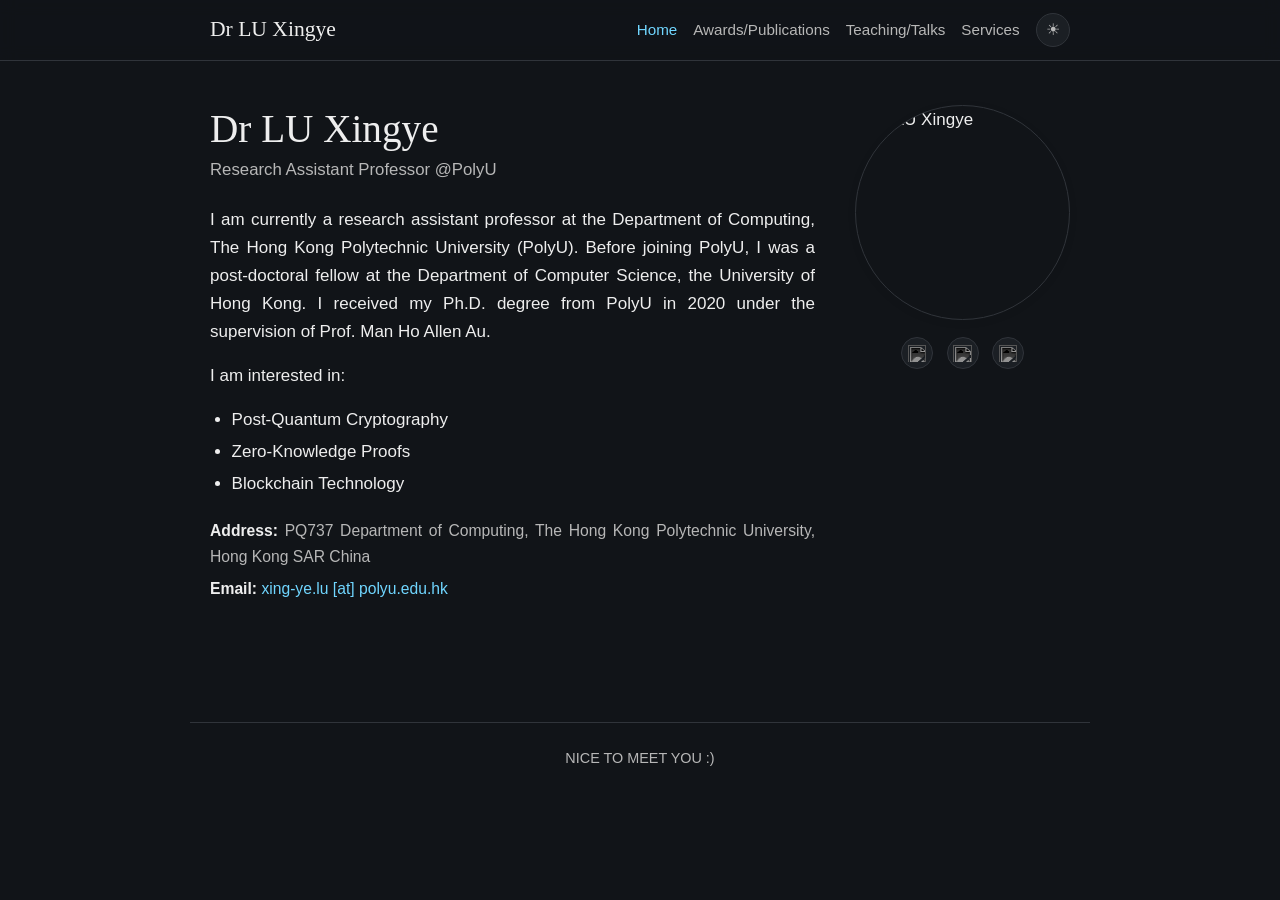
==== commit e6c26ca5: "change change" ====
--- a/index.html
+++ b/index.html
@@ -47,6 +47,13 @@
 					<li>Zero-Knowledge Proofs</li>
 					<li>Blockchain Technology</li>
 				</ul>
+				<div id="contactinfo" class="inline-contact">
+					<p><strong>Address:</strong> PQ737 Department of Computing, The Hong Kong Polytechnic University, Hong Kong SAR China</p>
+					<p><strong>Email:</strong> <a>xing-ye.lu [at] polyu.edu.hk</a></p>
+				</div>
+			</div>
+			<div class="portrait-panel">
+				<img class="portrait" src="images/bg.jpg" alt="Dr LU Xingye" />
 				<div class="social-links" aria-label="Academic profiles">
 					<a href="https://scholar.google.com/citations?hl=en&user=PywG5AsAAAAJ#" aria-label="Google Scholar">
 						<img src="images/google-scholar.svg" alt="" />
@@ -58,12 +65,7 @@
 						<img src="images/orcid.svg" alt="" />
 					</a>
 				</div>
-				<div id="contactinfo" class="inline-contact">
-					<p><strong>Address:</strong> PQ737 Department of Computing, The Hong Kong Polytechnic University, Hong Kong SAR China</p>
-					<p><strong>Email:</strong> <a>xing-ye.lu [at] polyu.edu.hk</a></p>
-				</div>
 			</div>
-			<img class="portrait" src="images/bg.jpg" alt="Dr LU Xingye" />
 		</section>
 	</main>
 
--- a/assets/css/site.css
+++ b/assets/css/site.css
@@ -175,6 +175,12 @@
 	font-size: 1.05rem;
 }
 
+.intro p:not(.role) {
+	text-align: justify;
+	text-justify: inter-word;
+	hyphens: auto;
+}
+
 .portrait {
 	width: 215px;
 	aspect-ratio: 1;
@@ -184,10 +190,17 @@
 	box-shadow: 0 2px 10px rgba(0, 0, 0, 0.06);
 }
 
+.portrait-panel {
+	display: flex;
+	flex-direction: column;
+	align-items: center;
+}
+
 .social-links {
 	display: flex;
 	gap: 0.85rem;
 	margin-top: 1.1rem;
+	justify-content: center;
 }
 
 .social-links a {
@@ -291,6 +304,17 @@
 	line-height: 1.55;
 }
 
+.service-list {
+	margin-top: 0.35rem;
+	color: var(--muted);
+	font-size: 0.98rem;
+	line-height: 1.55;
+}
+
+.service-list li {
+	margin-bottom: 0.25rem;
+}
+
 .note {
 	color: var(--muted);
 	font-size: 0.98rem;
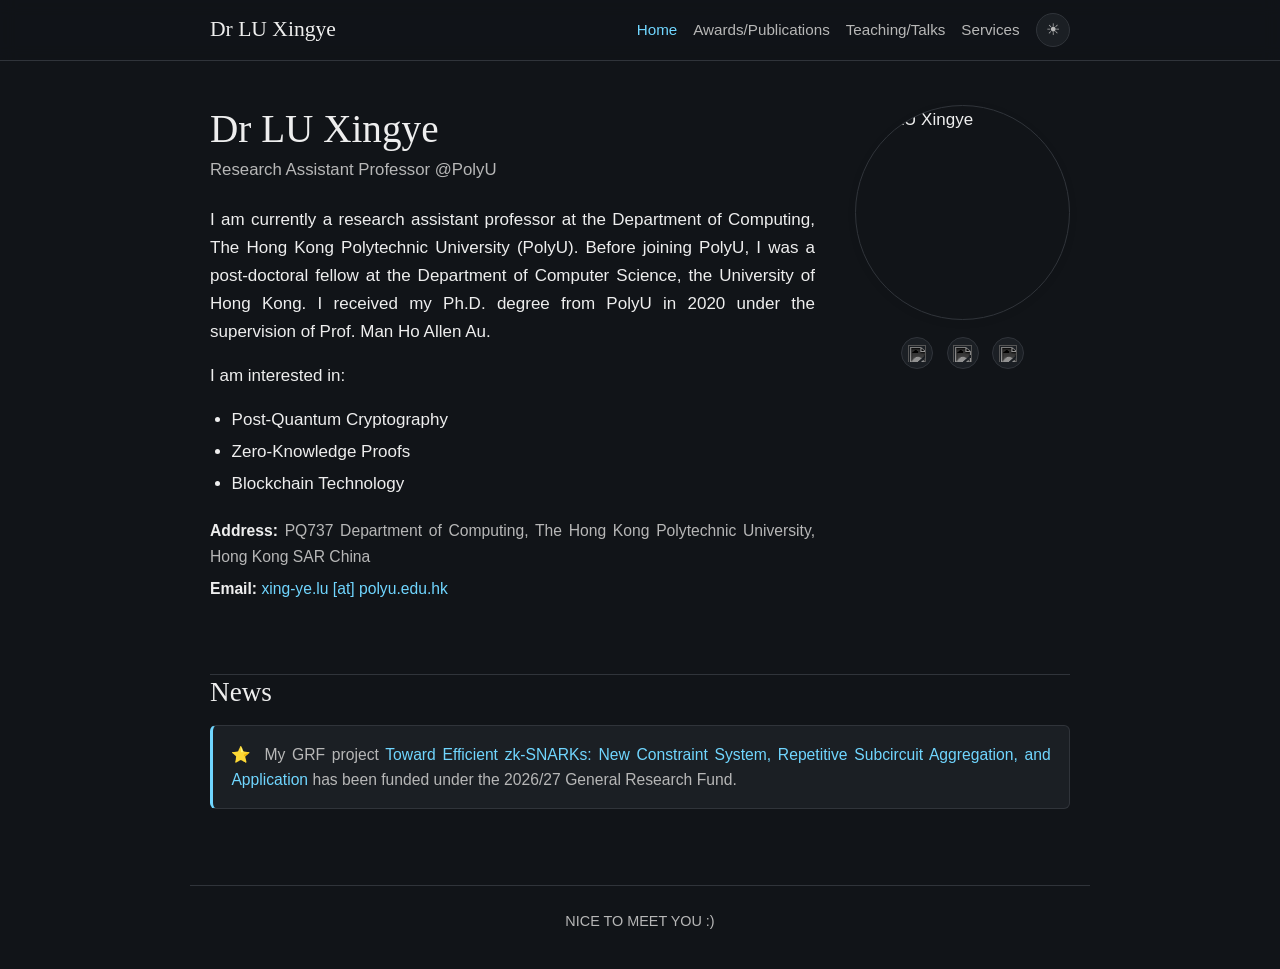
==== commit 762ee83a: "News update" ====
--- a/index.html
+++ b/index.html
@@ -67,6 +67,18 @@
 				</div>
 			</div>
 		</section>
+
+		<section id="news" class="news-section">
+			<h2>News</h2>
+			<div class="pseudo-news">
+				<p>
+					<span class="news-marker" aria-hidden="true">⭐</span>
+					My GRF project
+					<a>Toward Efficient zk-SNARKs: New Constraint System, Repetitive Subcircuit Aggregation, and Application</a>
+					has been funded under the 2026/27 General Research Fund.
+				</p>
+			</div>
+		</section>
 	</main>
 
 	<footer class="footer">NICE TO MEET YOU :)</footer>
--- a/assets/css/site.css
+++ b/assets/css/site.css
@@ -194,6 +194,7 @@
 	display: flex;
 	flex-direction: column;
 	align-items: center;
+	width: fit-content;
 }
 
 .social-links {
@@ -201,6 +202,7 @@
 	gap: 0.85rem;
 	margin-top: 1.1rem;
 	justify-content: center;
+	width: 100%;
 }
 
 .social-links a {
@@ -241,6 +243,61 @@
 .inline-contact strong {
 	color: var(--text);
 	font-weight: 600;
+}
+
+.news-section {
+	padding-top: 0;
+}
+
+.pseudo-news {
+	margin-top: 0.75rem;
+	padding: 1rem 1.15rem;
+	border: 1px solid var(--border);
+	border-left: 3px solid var(--accent);
+	border-radius: 6px;
+	background: var(--surface);
+}
+
+.pseudo-line {
+	display: grid;
+	grid-template-columns: 2.2rem 1fr;
+	gap: 0.75rem;
+	align-items: baseline;
+	font-family: "SFMono-Regular", Consolas, "Liberation Mono", Menlo, monospace;
+	font-size: 0.92rem;
+	line-height: 1.65;
+}
+
+.pseudo-line.indent code {
+	padding-left: 1.25rem;
+}
+
+.pseudo-index {
+	color: var(--muted);
+	font-size: 0.78rem;
+	user-select: none;
+}
+
+.pseudo-line code {
+	color: var(--text);
+	font-family: inherit;
+	white-space: normal;
+}
+
+.pseudo-news p {
+	margin: 0;
+	color: var(--muted);
+	font-size: 0.98rem;
+	line-height: 1.6;
+	text-align: justify;
+	text-justify: inter-word;
+	hyphens: auto;
+}
+
+.news-marker {
+	display: inline-block;
+	margin-right: 0.4rem;
+	color: var(--accent);
 }
 
 section {
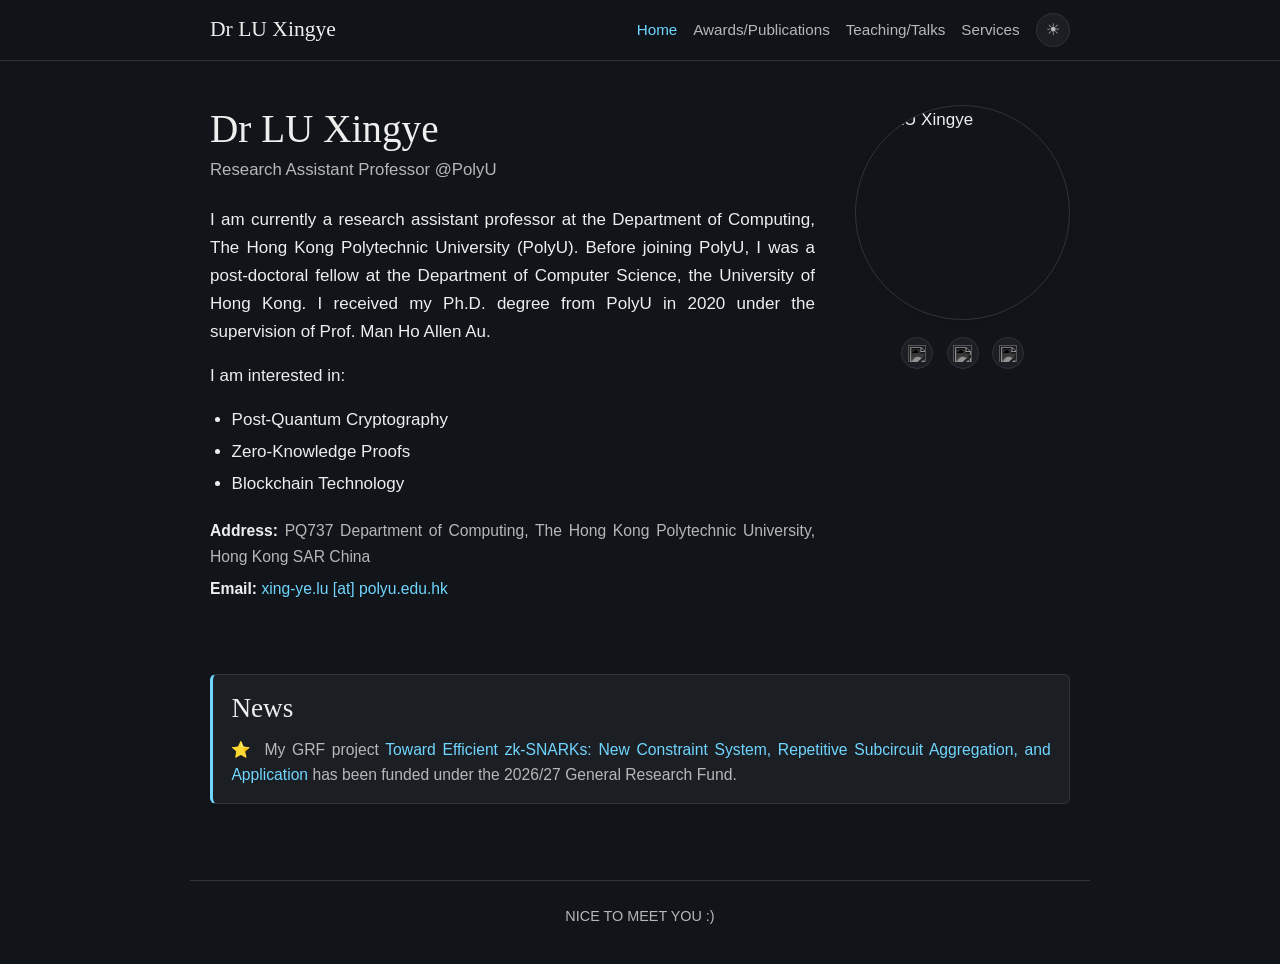
==== commit 7269024f: "News update" ====
--- a/index.html
+++ b/index.html
@@ -69,8 +69,8 @@
 		</section>
 
 		<section id="news" class="news-section">
-			<h2>News</h2>
 			<div class="pseudo-news">
+				<h2>News</h2>
 				<p>
 					<span class="news-marker" aria-hidden="true">⭐</span>
 					My GRF project
--- a/assets/css/site.css
+++ b/assets/css/site.css
@@ -247,15 +247,20 @@
 
 .news-section {
 	padding-top: 0;
+	border-top: 0;
 }
 
 .pseudo-news {
-	margin-top: 0.75rem;
+	margin-top: 0;
 	padding: 1rem 1.15rem;
 	border: 1px solid var(--border);
 	border-left: 3px solid var(--accent);
 	border-radius: 6px;
 	background: var(--surface);
+}
+
+.pseudo-news h2 {
+	margin-bottom: 0.75rem;
 }
 
 .pseudo-line {
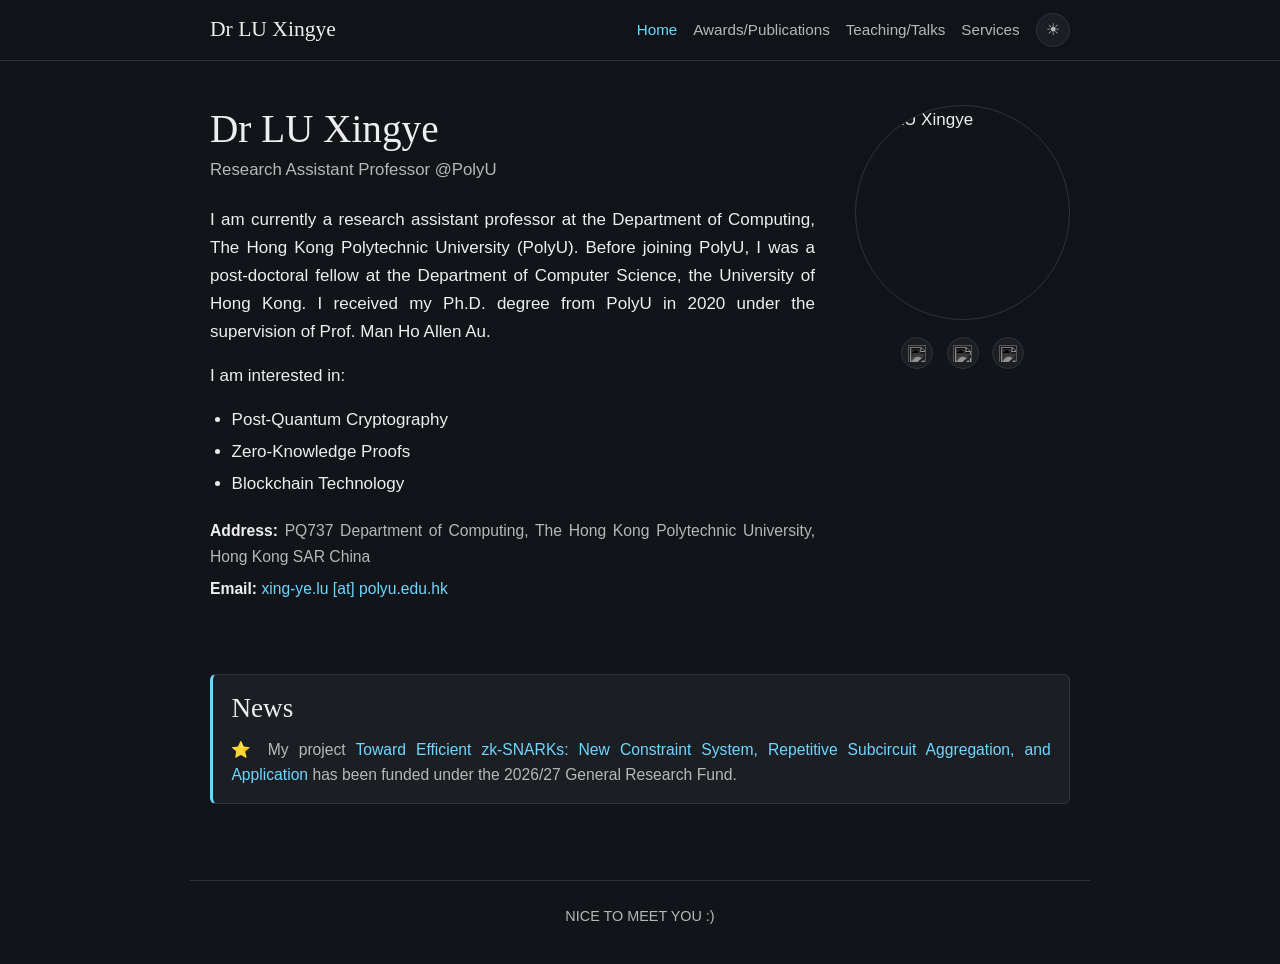
==== commit eb59e1ae: "little update" ====
--- a/index.html
+++ b/index.html
@@ -73,7 +73,7 @@
 				<h2>News</h2>
 				<p>
 					<span class="news-marker" aria-hidden="true">⭐</span>
-					My GRF project
+					My project
 					<a>Toward Efficient zk-SNARKs: New Constraint System, Repetitive Subcircuit Aggregation, and Application</a>
 					has been funded under the 2026/27 General Research Fund.
 				</p>
